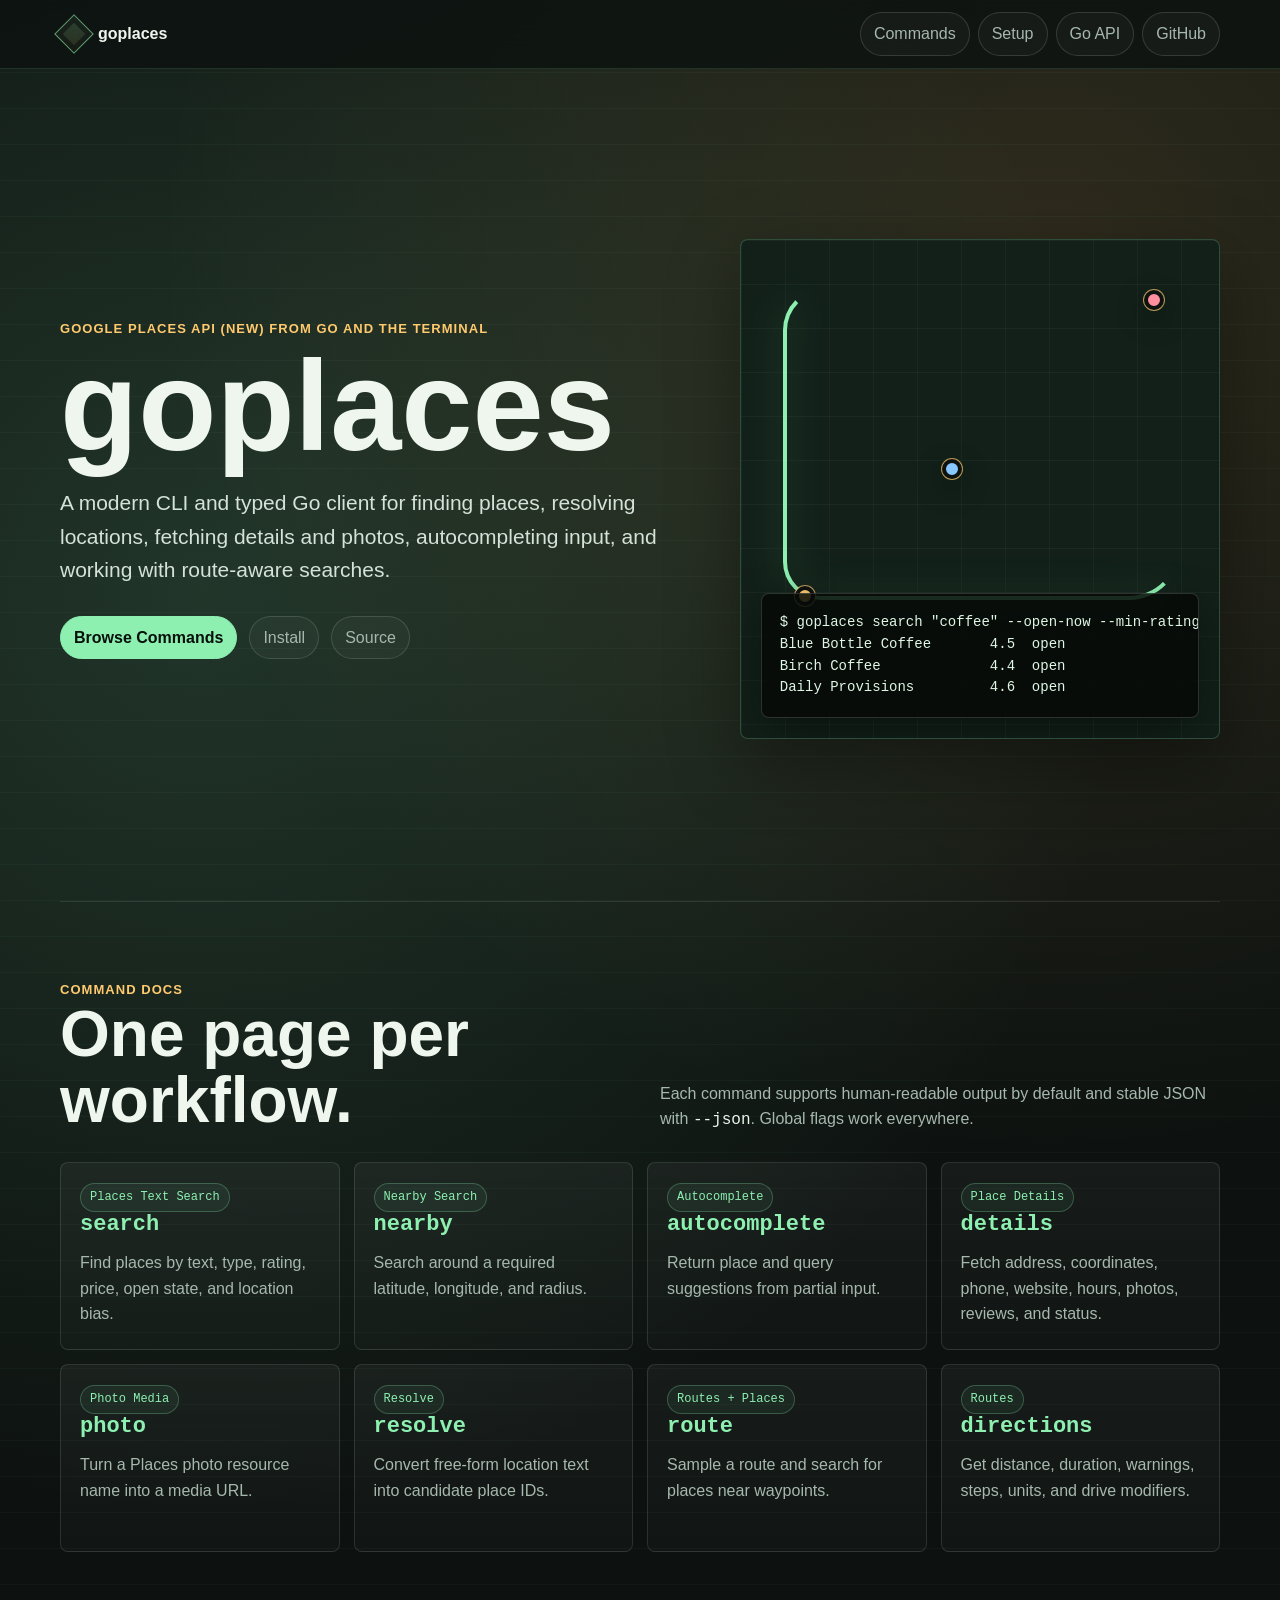
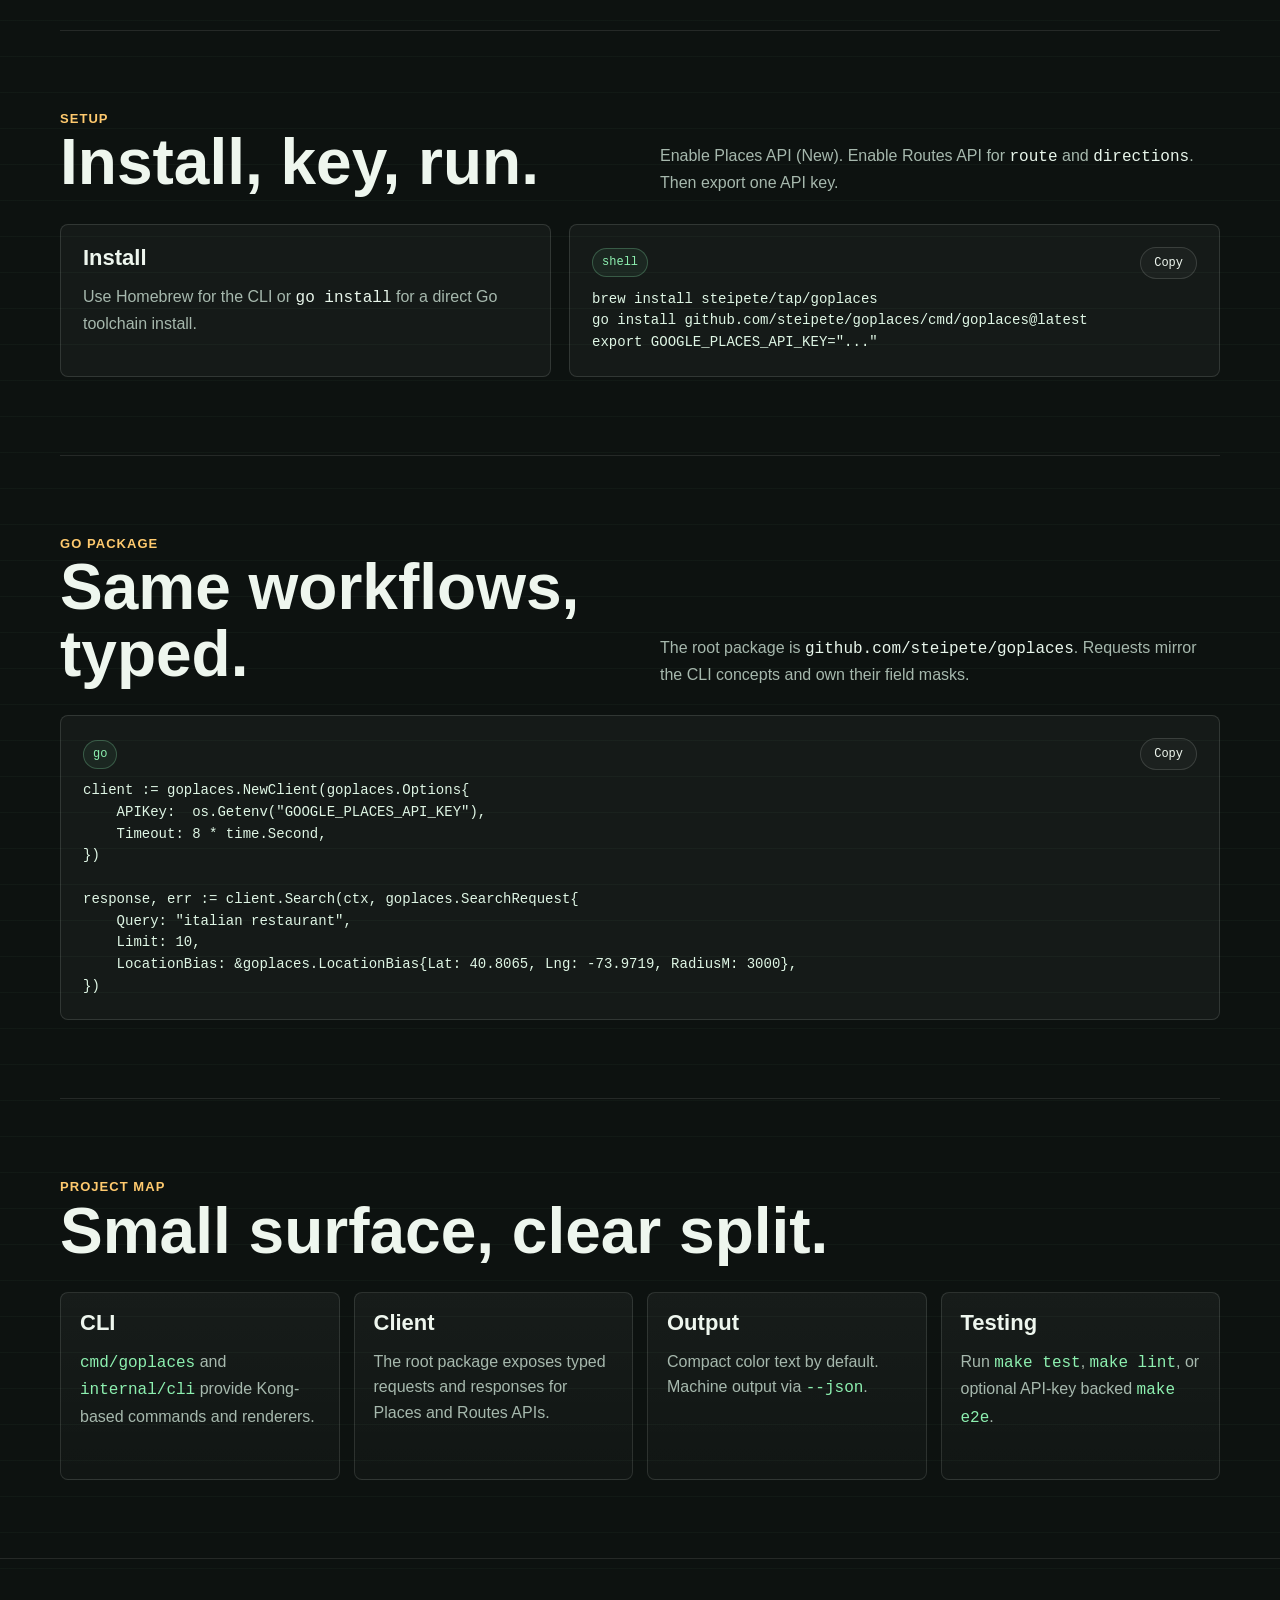
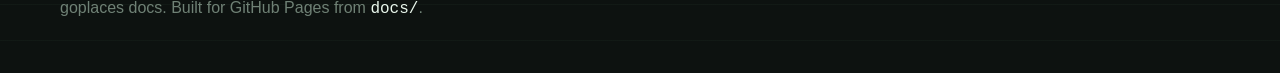
==== docs/index.html @ f050b6de "docs: add GitHub Pages docs site" ====
<!doctype html>
<html lang="en">
<head>
  <meta charset="utf-8">
  <meta name="viewport" content="width=device-width, initial-scale=1">
  <title>goplaces docs</title>
  <meta name="description" content="Docs for goplaces, a Go client and CLI for Google Places API (New) and Routes API workflows.">
  <link rel="stylesheet" href="assets/site.css">
</head>
<body>
  <header class="topbar">
    <nav class="nav shell" aria-label="Primary">
      <a class="brand" href="index.html"><span class="mark"></span><span>goplaces</span></a>
      <div class="links">
        <a href="#commands">Commands</a>
        <a href="#setup">Setup</a>
        <a href="#library">Go API</a>
        <a href="https://github.com/steipete/goplaces">GitHub</a>
      </div>
    </nav>
  </header>

  <main>
    <section class="hero shell">
      <div>
        <div class="eyebrow">Google Places API (New) from Go and the terminal</div>
        <h1>goplaces</h1>
        <p class="lede">A modern CLI and typed Go client for finding places, resolving locations, fetching details and photos, autocompleting input, and working with route-aware searches.</p>
        <div class="actions">
          <a class="button primary" href="#commands">Browse Commands</a>
          <a class="button" href="#setup">Install</a>
          <a class="button" href="https://github.com/steipete/goplaces">Source</a>
        </div>
      </div>
      <div class="map-card" aria-label="Route and terminal preview">
        <div class="route-line"></div>
        <span class="pin a"></span>
        <span class="pin b"></span>
        <span class="pin c"></span>
        <div class="terminal">
          <pre>$ goplaces search "coffee" --open-now --min-rating 4 --lat 40.8065 --lng -73.9719 --radius-m 3000
Blue Bottle Coffee       4.5  open
Birch Coffee             4.4  open
Daily Provisions         4.6  open</pre>
        </div>
      </div>
    </section>

    <section class="section shell" id="commands">
      <div class="section-head">
        <div>
          <div class="eyebrow">Command docs</div>
          <h2>One page per workflow.</h2>
        </div>
        <p>Each command supports human-readable output by default and stable JSON with <code>--json</code>. Global flags work everywhere.</p>
      </div>
      <div class="grid">
        <a class="card" href="commands/search.html"><span class="pill">Places Text Search</span><h3><code>search</code></h3><p>Find places by text, type, rating, price, open state, and location bias.</p></a>
        <a class="card" href="commands/nearby.html"><span class="pill">Nearby Search</span><h3><code>nearby</code></h3><p>Search around a required latitude, longitude, and radius.</p></a>
        <a class="card" href="commands/autocomplete.html"><span class="pill">Autocomplete</span><h3><code>autocomplete</code></h3><p>Return place and query suggestions from partial input.</p></a>
        <a class="card" href="commands/details.html"><span class="pill">Place Details</span><h3><code>details</code></h3><p>Fetch address, coordinates, phone, website, hours, photos, reviews, and status.</p></a>
        <a class="card" href="commands/photo.html"><span class="pill">Photo Media</span><h3><code>photo</code></h3><p>Turn a Places photo resource name into a media URL.</p></a>
        <a class="card" href="commands/resolve.html"><span class="pill">Resolve</span><h3><code>resolve</code></h3><p>Convert free-form location text into candidate place IDs.</p></a>
        <a class="card" href="commands/route.html"><span class="pill">Routes + Places</span><h3><code>route</code></h3><p>Sample a route and search for places near waypoints.</p></a>
        <a class="card" href="commands/directions.html"><span class="pill">Routes</span><h3><code>directions</code></h3><p>Get distance, duration, warnings, steps, units, and drive modifiers.</p></a>
      </div>
    </section>

    <section class="section shell" id="setup">
      <div class="section-head">
        <div>
          <div class="eyebrow">Setup</div>
          <h2>Install, key, run.</h2>
        </div>
        <p>Enable Places API (New). Enable Routes API for <code>route</code> and <code>directions</code>. Then export one API key.</p>
      </div>
      <div class="split">
        <div class="panel">
          <h3>Install</h3>
          <p>Use Homebrew for the CLI or <code>go install</code> for a direct Go toolchain install.</p>
        </div>
        <div class="panel">
          <div class="codebar"><span class="pill">shell</span><button class="copy" data-copy="#install">Copy</button></div>
          <pre id="install">brew install steipete/tap/goplaces
go install github.com/steipete/goplaces/cmd/goplaces@latest
export GOOGLE_PLACES_API_KEY="..."</pre>
        </div>
      </div>
    </section>

    <section class="section shell" id="library">
      <div class="section-head">
        <div>
          <div class="eyebrow">Go package</div>
          <h2>Same workflows, typed.</h2>
        </div>
        <p>The root package is <code>github.com/steipete/goplaces</code>. Requests mirror the CLI concepts and own their field masks.</p>
      </div>
      <div class="panel">
        <div class="codebar"><span class="pill">go</span><button class="copy" data-copy="#goapi">Copy</button></div>
        <pre id="goapi">client := goplaces.NewClient(goplaces.Options{
    APIKey:  os.Getenv("GOOGLE_PLACES_API_KEY"),
    Timeout: 8 * time.Second,
})

response, err := client.Search(ctx, goplaces.SearchRequest{
    Query: "italian restaurant",
    Limit: 10,
    LocationBias: &goplaces.LocationBias{Lat: 40.8065, Lng: -73.9719, RadiusM: 3000},
})</pre>
      </div>
    </section>

    <section class="section shell">
      <div class="section-head">
        <div>
          <div class="eyebrow">Project map</div>
          <h2>Small surface, clear split.</h2>
        </div>
      </div>
      <div class="grid">
        <div class="card"><h3>CLI</h3><p><code>cmd/goplaces</code> and <code>internal/cli</code> provide Kong-based commands and renderers.</p></div>
        <div class="card"><h3>Client</h3><p>The root package exposes typed requests and responses for Places and Routes APIs.</p></div>
        <div class="card"><h3>Output</h3><p>Compact color text by default. Machine output via <code>--json</code>.</p></div>
        <div class="card"><h3>Testing</h3><p>Run <code>make test</code>, <code>make lint</code>, or optional API-key backed <code>make e2e</code>.</p></div>
      </div>
    </section>
  </main>

  <footer class="footer">
    <div class="shell">goplaces docs. Built for GitHub Pages from <code>docs/</code>.</div>
  </footer>
  <script src="assets/site.js"></script>
</body>
</html>
---- docs/assets/site.css ----
:root {
  color-scheme: dark;
  --ink: #eef6ee;
  --muted: #a6b8ad;
  --faint: #6f8175;
  --bg: #0d1210;
  --panel: #151d19;
  --panel-2: #1c2923;
  --line: #2b3b34;
  --mint: #8df0b0;
  --amber: #ffca6e;
  --blue: #89c7ff;
  --rose: #ff8f9f;
  --shadow: 0 22px 70px rgba(0, 0, 0, .35);
  font-family: ui-sans-serif, -apple-system, BlinkMacSystemFont, "Segoe UI", sans-serif;
}

* { box-sizing: border-box; }

html {
  background:
    linear-gradient(rgba(141, 240, 176, .035) 1px, transparent 1px) 0 0 / 36px 36px,
    radial-gradient(circle at 16% 18%, rgba(141, 240, 176, .16), transparent 32%),
    radial-gradient(circle at 82% 8%, rgba(255, 202, 110, .14), transparent 28%),
    var(--bg);
}

body {
  margin: 0;
  color: var(--ink);
  font: 16px/1.58 ui-sans-serif, -apple-system, BlinkMacSystemFont, "Segoe UI", sans-serif;
}

a { color: inherit; text-decoration: none; }

.shell {
  width: min(1160px, calc(100% - 36px));
  margin: 0 auto;
}

.topbar {
  position: sticky;
  top: 0;
  z-index: 4;
  border-bottom: 1px solid rgba(141, 240, 176, .14);
  background: rgba(13, 18, 16, .84);
  backdrop-filter: blur(18px);
}

.nav {
  min-height: 68px;
  display: flex;
  align-items: center;
  justify-content: space-between;
  gap: 18px;
}

.brand {
  display: inline-flex;
  align-items: center;
  gap: 10px;
  font-weight: 800;
  letter-spacing: 0;
}

.mark {
  width: 28px;
  height: 28px;
  border: 1px solid rgba(141, 240, 176, .55);
  background: linear-gradient(135deg, rgba(141, 240, 176, .22), rgba(255, 202, 110, .13));
  transform: rotate(45deg);
  box-shadow: inset 0 0 0 5px rgba(13, 18, 16, .65);
}

.links {
  display: flex;
  flex-wrap: wrap;
  justify-content: flex-end;
  gap: 8px;
}

.links a, .button, .copy {
  border: 1px solid rgba(238, 246, 238, .14);
  border-radius: 999px;
  padding: 8px 13px;
  color: var(--muted);
  background: rgba(255, 255, 255, .03);
}

.links a:hover, .button:hover, .copy:hover {
  border-color: rgba(141, 240, 176, .55);
  color: var(--ink);
}

.hero {
  min-height: calc(100vh - 68px);
  display: grid;
  grid-template-columns: minmax(0, 1fr) minmax(340px, .76fr);
  align-items: center;
  gap: 48px;
  padding: 64px 0 56px;
}

.eyebrow {
  color: var(--amber);
  font-size: 13px;
  font-weight: 800;
  letter-spacing: .08em;
  text-transform: uppercase;
}

h1, h2, h3 { line-height: 1.04; letter-spacing: 0; margin: 0; }
h1 { max-width: 820px; font-size: clamp(58px, 10vw, 136px); }
h2 { font-size: clamp(34px, 5vw, 66px); }
h3 { font-size: 22px; }

p { color: var(--muted); margin: 14px 0 0; }

.lede {
  max-width: 720px;
  font-size: 21px;
  color: #d4e2d9;
}

.actions {
  display: flex;
  flex-wrap: wrap;
  gap: 12px;
  margin-top: 30px;
}

.button.primary {
  background: var(--mint);
  color: #08100b;
  border-color: var(--mint);
  font-weight: 800;
}

.map-card {
  position: relative;
  min-height: 500px;
  border: 1px solid rgba(141, 240, 176, .22);
  border-radius: 8px;
  overflow: hidden;
  background:
    linear-gradient(90deg, rgba(255, 255, 255, .035) 1px, transparent 1px) 0 0 / 44px 44px,
    linear-gradient(rgba(255, 255, 255, .035) 1px, transparent 1px) 0 0 / 44px 44px,
    #122019;
  box-shadow: var(--shadow);
}

.route-line {
  position: absolute;
  inset: 48px 38px 138px 42px;
  border: 4px solid transparent;
  border-left-color: var(--mint);
  border-bottom-color: var(--mint);
  border-radius: 42px 12px 52px 38px;
  filter: drop-shadow(0 0 18px rgba(141, 240, 176, .4));
}

.pin {
  position: absolute;
  width: 20px;
  height: 20px;
  border: 4px solid var(--bg);
  border-radius: 50%;
  background: var(--amber);
  box-shadow: 0 0 0 1px rgba(255, 202, 110, .7), 0 10px 28px rgba(0, 0, 0, .4);
}

.pin.a { left: 54px; bottom: 132px; }
.pin.b { right: 55px; top: 50px; background: var(--rose); }
.pin.c { left: 42%; top: 44%; background: var(--blue); }

.terminal {
  position: absolute;
  left: 20px;
  right: 20px;
  bottom: 20px;
  border: 1px solid rgba(238, 246, 238, .16);
  border-radius: 8px;
  background: rgba(6, 10, 8, .86);
  box-shadow: 0 18px 45px rgba(0, 0, 0, .38);
}

.terminal pre, pre {
  margin: 0;
  overflow: auto;
  color: #dff6e5;
  font: 14px/1.55 ui-monospace, SFMono-Regular, Menlo, Consolas, monospace;
}

.terminal pre { padding: 18px; }

.section {
  padding: 78px 0;
  border-top: 1px solid rgba(238, 246, 238, .1);
}

.section-head {
  display: flex;
  align-items: end;
  justify-content: space-between;
  gap: 24px;
  margin-bottom: 28px;
}

.section-head p { max-width: 560px; }

.grid {
  display: grid;
  grid-template-columns: repeat(4, minmax(0, 1fr));
  gap: 14px;
}

.card {
  display: block;
  min-height: 188px;
  border: 1px solid rgba(238, 246, 238, .12);
  border-radius: 8px;
  padding: 19px;
  background: linear-gradient(180deg, rgba(255, 255, 255, .045), rgba(255, 255, 255, .018));
}

.card:hover {
  transform: translateY(-2px);
  border-color: rgba(141, 240, 176, .5);
  background: rgba(141, 240, 176, .055);
}

.card code, .pill {
  color: var(--mint);
  font-family: ui-monospace, SFMono-Regular, Menlo, Consolas, monospace;
}

.pill {
  display: inline-flex;
  border: 1px solid rgba(141, 240, 176, .26);
  border-radius: 999px;
  padding: 4px 9px;
  background: rgba(141, 240, 176, .06);
  font-size: 12px;
}

.split {
  display: grid;
  grid-template-columns: .86fr 1.14fr;
  gap: 18px;
}

.panel {
  border: 1px solid rgba(238, 246, 238, .13);
  border-radius: 8px;
  background: rgba(255, 255, 255, .035);
  padding: 22px;
}

.codebar {
  display: flex;
  align-items: center;
  justify-content: space-between;
  gap: 14px;
  margin-bottom: 10px;
}

.copy {
  color: var(--ink);
  cursor: pointer;
  font: 12px ui-monospace, SFMono-Regular, Menlo, Consolas, monospace;
}

.command-hero {
  padding: 76px 0 38px;
}

.command-layout {
  display: grid;
  grid-template-columns: 260px minmax(0, 1fr);
  gap: 32px;
  align-items: start;
}

.side {
  position: sticky;
  top: 92px;
  display: grid;
  gap: 7px;
}

.side a {
  color: var(--muted);
  border-left: 2px solid transparent;
  padding: 5px 0 5px 12px;
}

.side a:hover { color: var(--ink); border-left-color: var(--mint); }

table {
  width: 100%;
  border-collapse: collapse;
  margin-top: 16px;
}

th, td {
  border-bottom: 1px solid rgba(238, 246, 238, .1);
  padding: 10px 8px;
  text-align: left;
  vertical-align: top;
}

th { color: var(--ink); }
td { color: var(--muted); }

code {
  color: #e9f7ec;
  font-family: ui-monospace, SFMono-Regular, Menlo, Consolas, monospace;
}

.footer {
  padding: 36px 0 52px;
  color: var(--faint);
  border-top: 1px solid rgba(238, 246, 238, .1);
}

@media (max-width: 920px) {
  .hero, .split, .command-layout { grid-template-columns: 1fr; }
  .hero { padding-top: 42px; }
  .map-card { min-height: 390px; }
  .grid { grid-template-columns: repeat(2, minmax(0, 1fr)); }
  .side { position: static; grid-template-columns: repeat(2, minmax(0, 1fr)); }
}

@media (max-width: 560px) {
  .shell { width: min(100% - 24px, 1160px); }
  .nav { align-items: flex-start; padding: 14px 0; }
  .links { gap: 6px; }
  .links a { padding: 6px 9px; }
  h1 { font-size: 52px; }
  .lede { font-size: 18px; }
  .grid { grid-template-columns: 1fr; }
  .section { padding: 54px 0; }
  .section-head { display: block; }
}
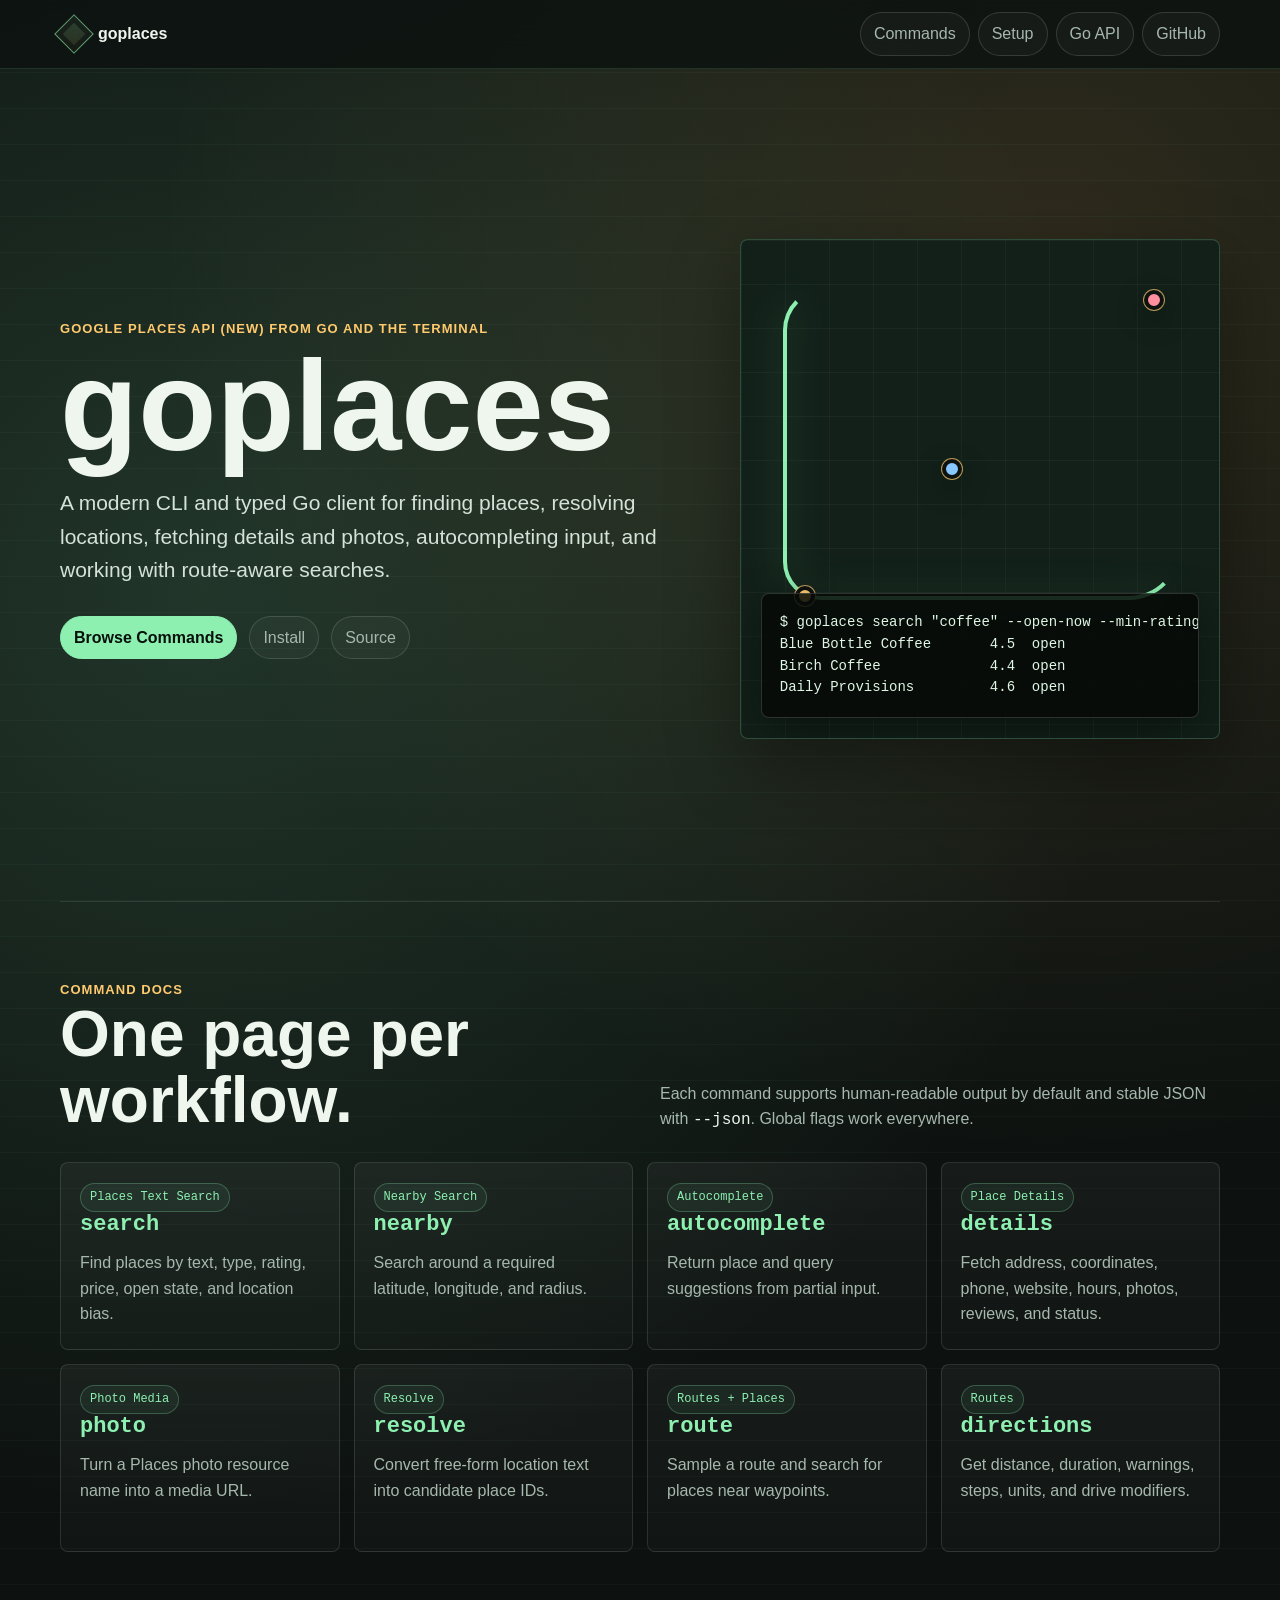
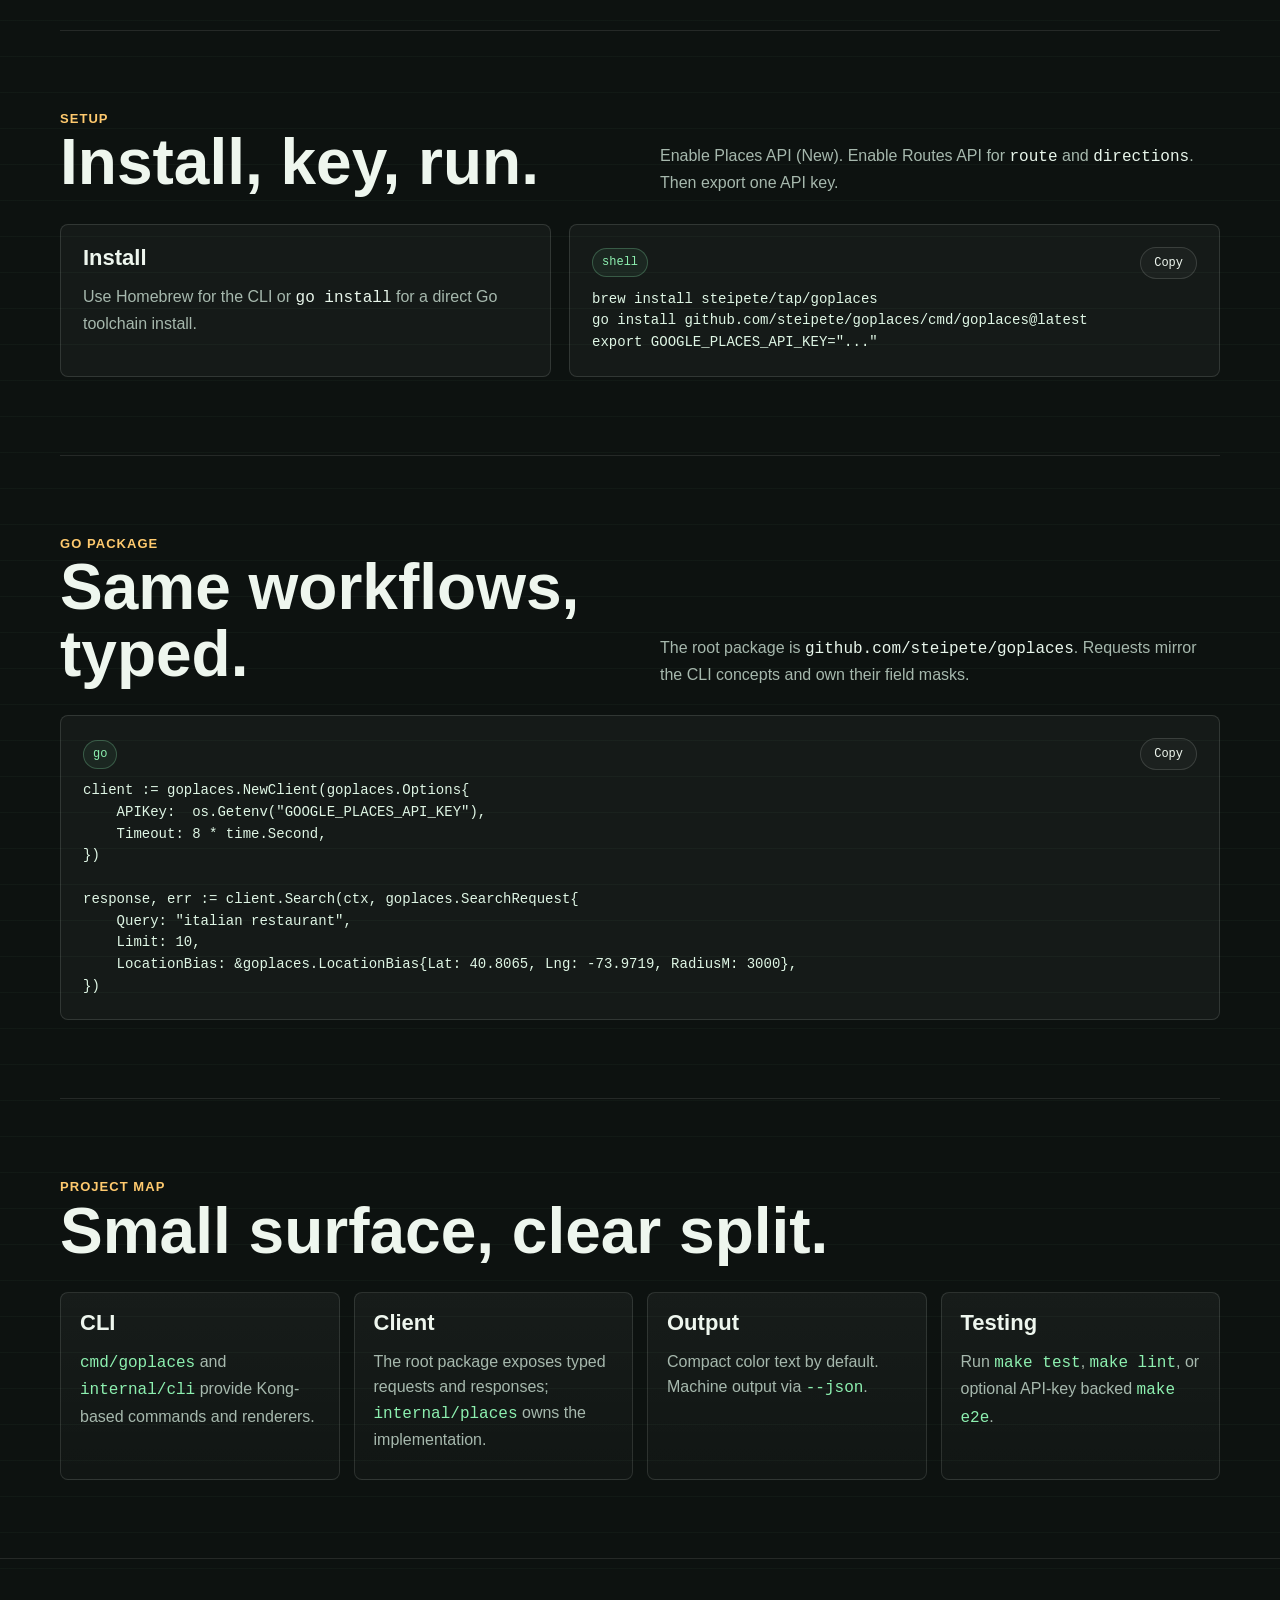
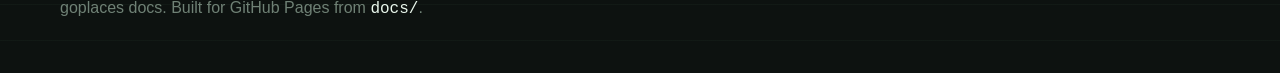
==== commit d1136267: "refactor: move client implementation under internal" ====
--- a/docs/index.html
+++ b/docs/index.html
@@ -120,7 +120,7 @@
       </div>
       <div class="grid">
         <div class="card"><h3>CLI</h3><p><code>cmd/goplaces</code> and <code>internal/cli</code> provide Kong-based commands and renderers.</p></div>
-        <div class="card"><h3>Client</h3><p>The root package exposes typed requests and responses for Places and Routes APIs.</p></div>
+        <div class="card"><h3>Client</h3><p>The root package exposes typed requests and responses; <code>internal/places</code> owns the implementation.</p></div>
         <div class="card"><h3>Output</h3><p>Compact color text by default. Machine output via <code>--json</code>.</p></div>
         <div class="card"><h3>Testing</h3><p>Run <code>make test</code>, <code>make lint</code>, or optional API-key backed <code>make e2e</code>.</p></div>
       </div>
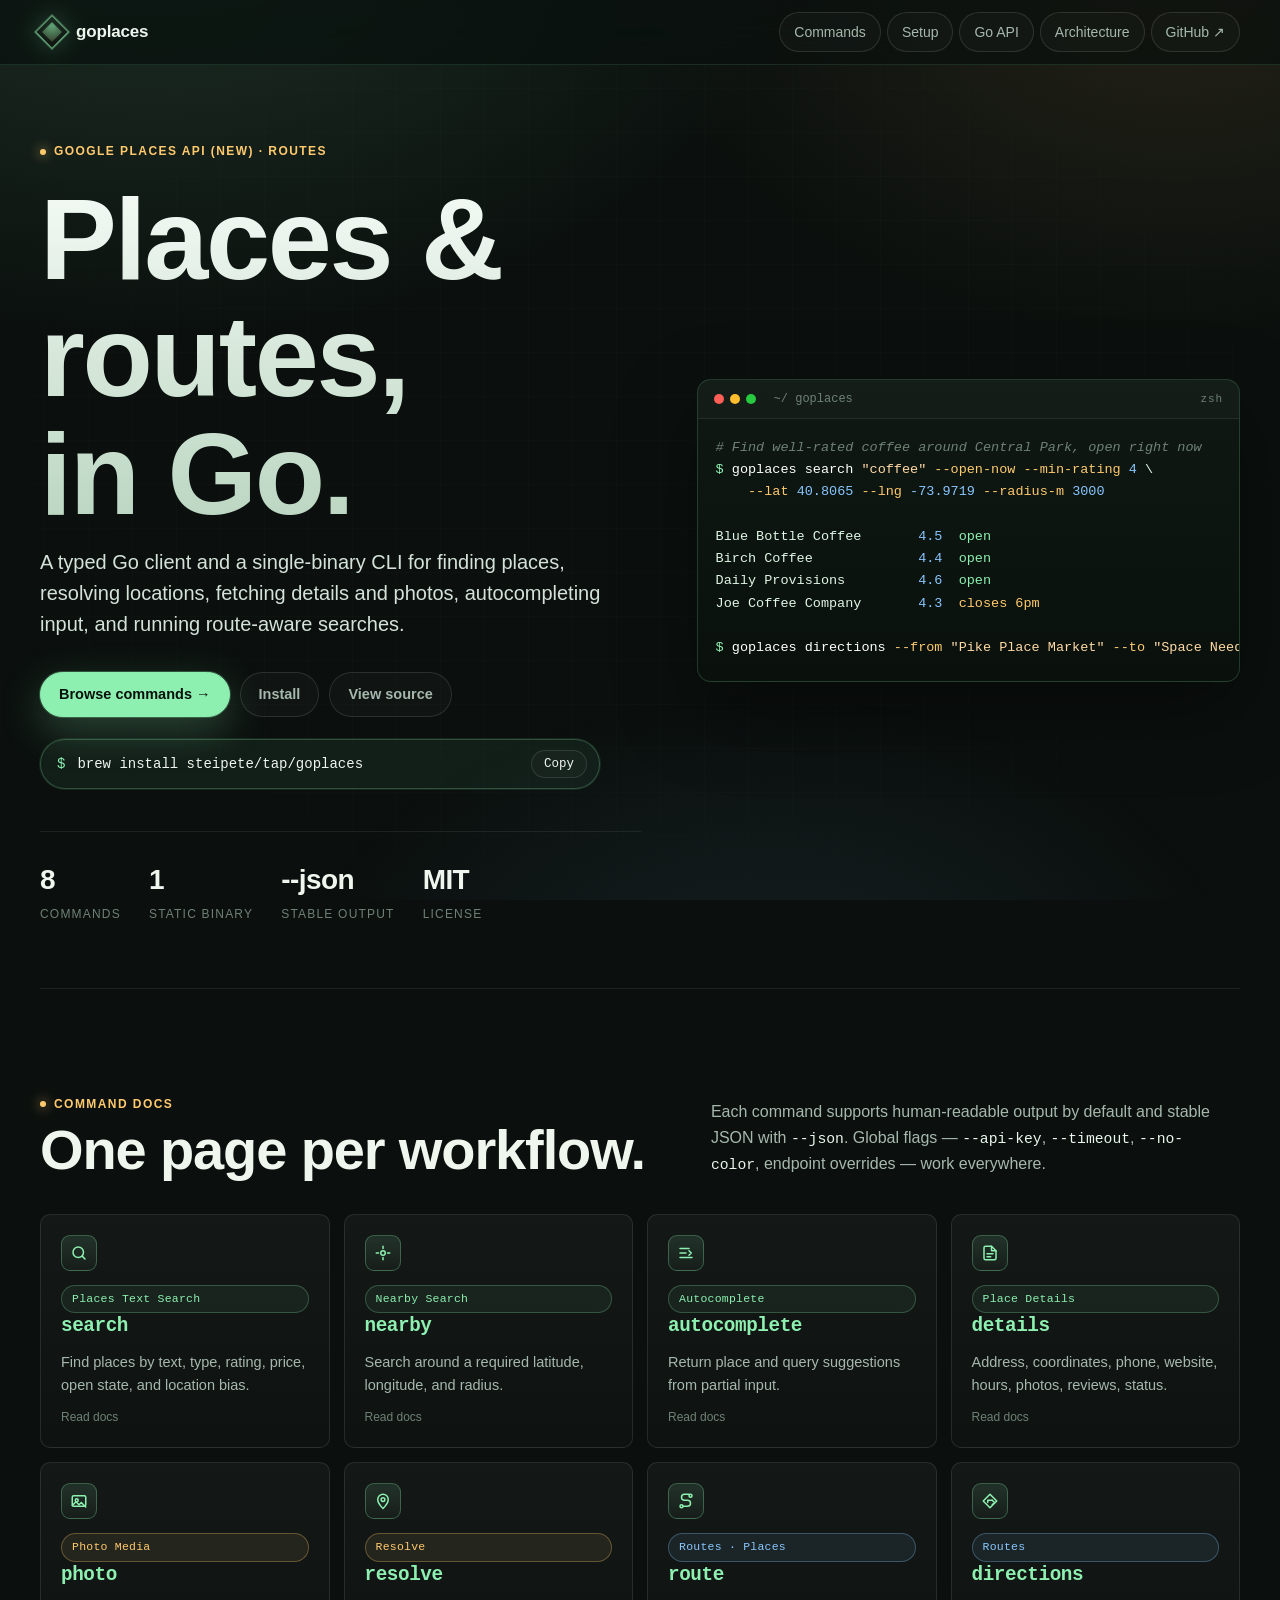
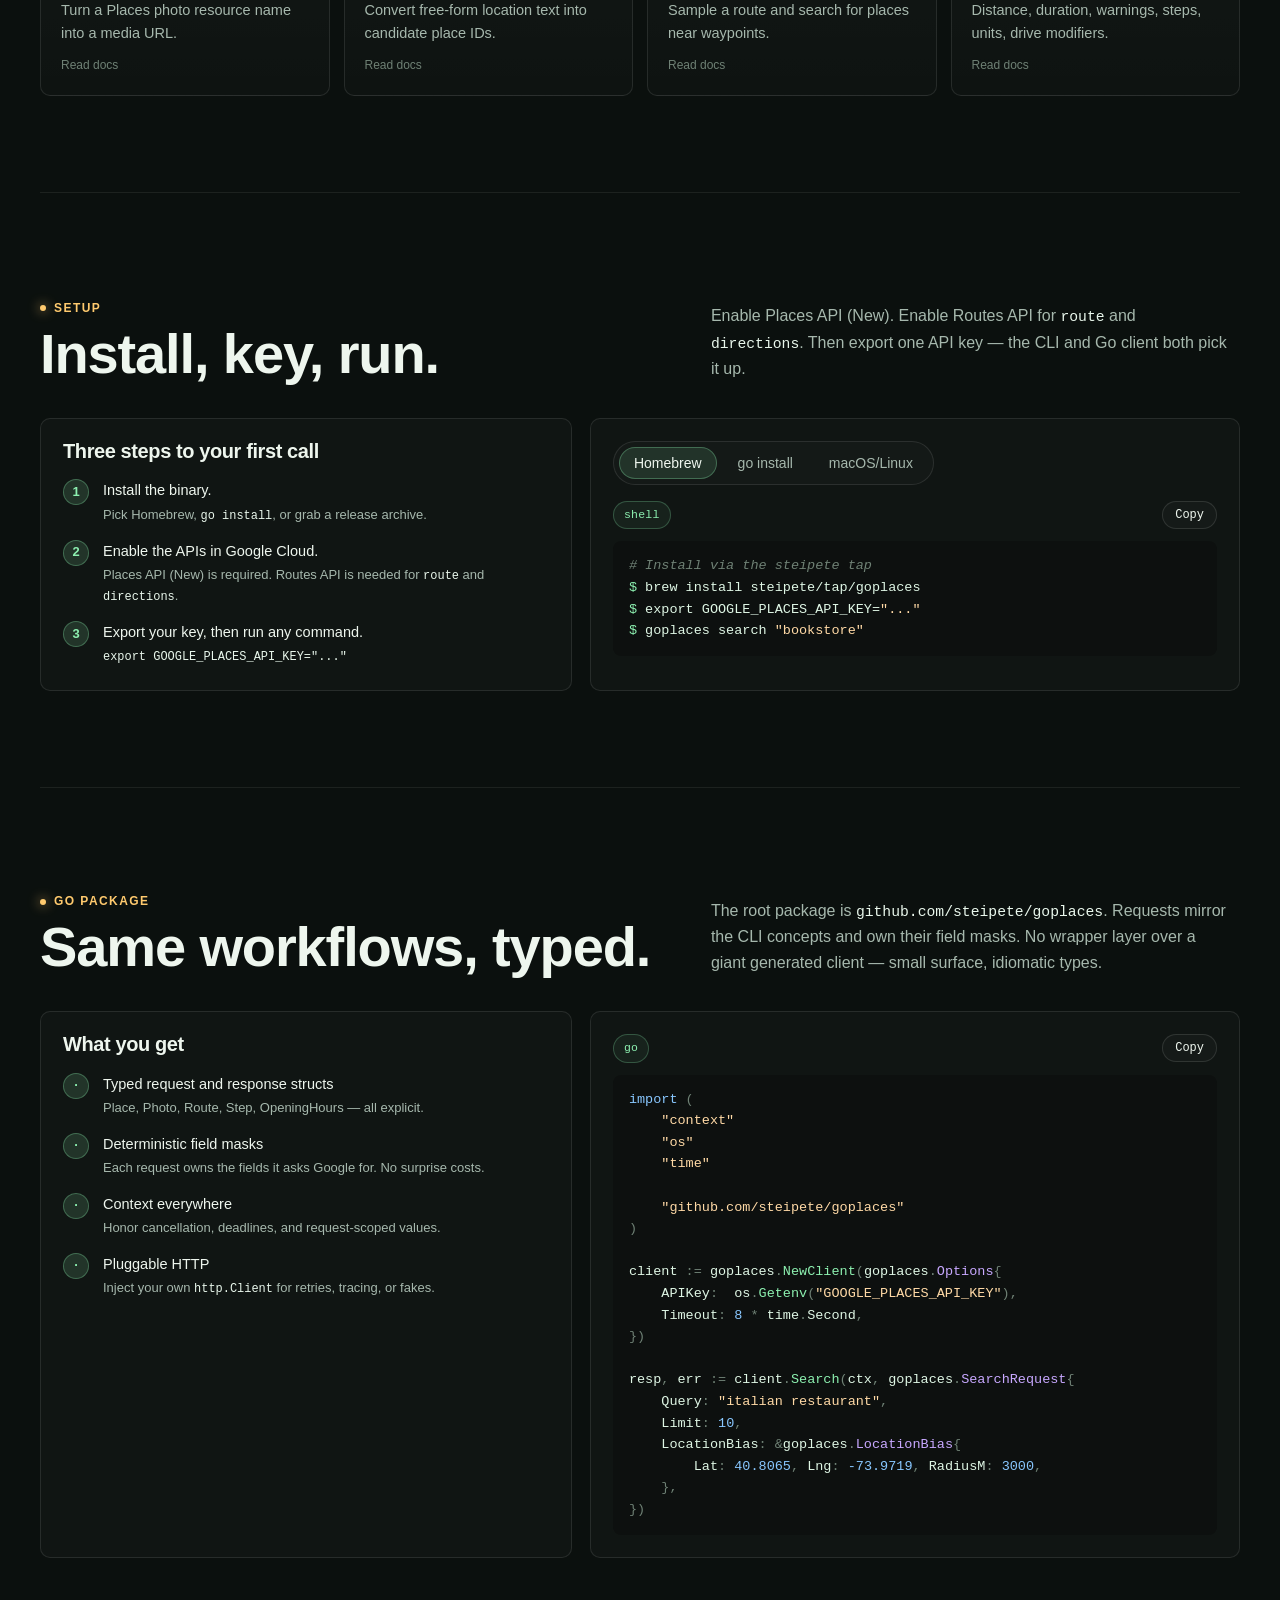
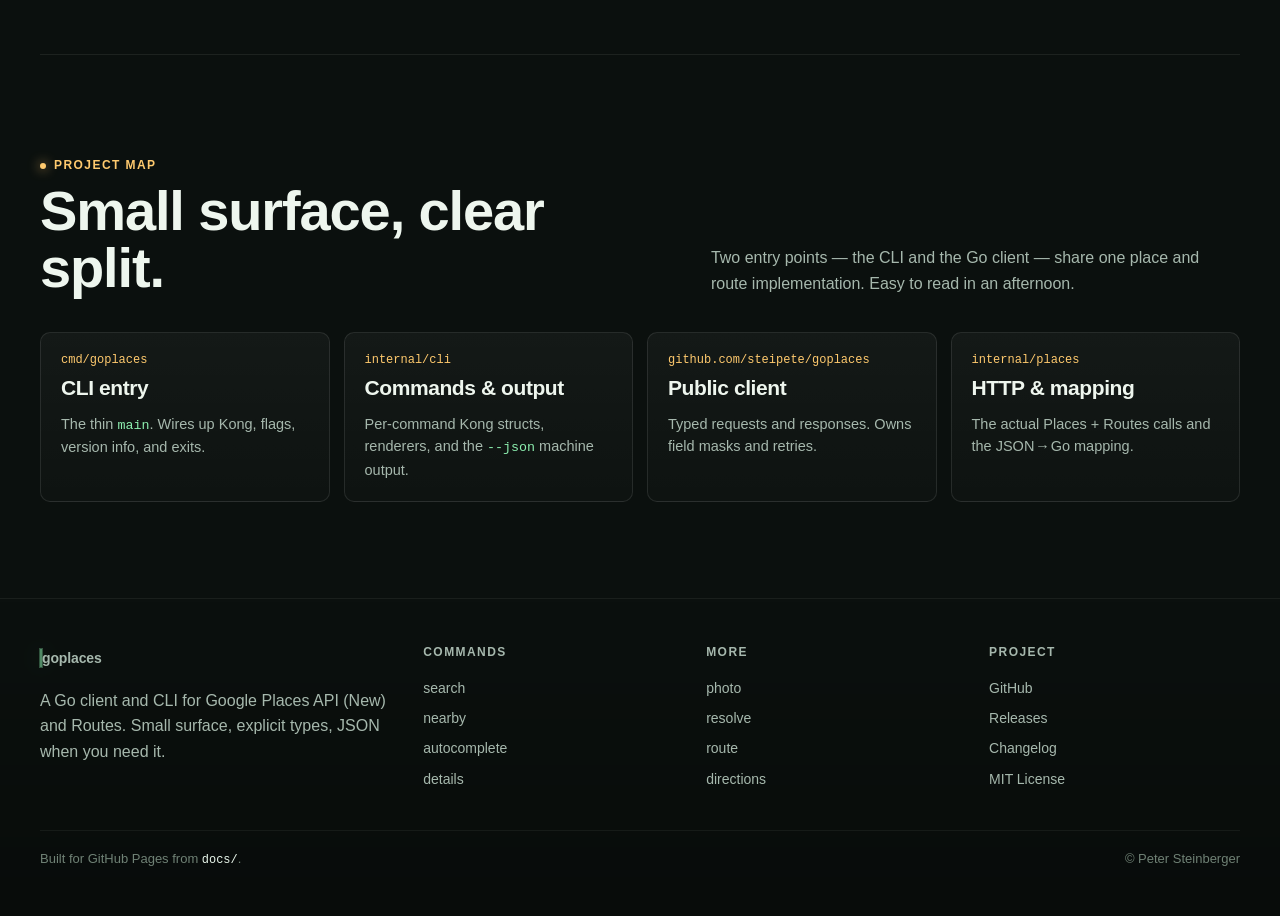
==== commit 328b7553: "docs: refresh docs site" ====
--- a/docs/index.html
+++ b/docs/index.html
@@ -3,8 +3,12 @@
 <head>
   <meta charset="utf-8">
   <meta name="viewport" content="width=device-width, initial-scale=1">
-  <title>goplaces docs</title>
-  <meta name="description" content="Docs for goplaces, a Go client and CLI for Google Places API (New) and Routes API workflows.">
+  <title>goplaces &mdash; Go client + CLI for Google Places API (New)</title>
+  <meta name="description" content="A modern Go client and CLI for Google Places API (New) and Routes. Search, autocomplete, details, photos, route-aware queries — typed, JSON-friendly, one binary.">
+  <meta property="og:title" content="goplaces">
+  <meta property="og:description" content="Modern Go client + CLI for Google Places API (New) and Routes.">
+  <meta property="og:type" content="website">
+  <meta name="theme-color" content="#0b100e">
   <link rel="stylesheet" href="assets/site.css">
 </head>
 <body>
@@ -15,121 +19,335 @@
         <a href="#commands">Commands</a>
         <a href="#setup">Setup</a>
         <a href="#library">Go API</a>
-        <a href="https://github.com/steipete/goplaces">GitHub</a>
+        <a href="#architecture">Architecture</a>
+        <a href="https://github.com/steipete/goplaces" rel="noopener">GitHub &nearr;</a>
       </div>
     </nav>
   </header>
 
   <main>
+    <!-- ─────────────── Hero ─────────────── -->
     <section class="hero shell">
       <div>
-        <div class="eyebrow">Google Places API (New) from Go and the terminal</div>
-        <h1>goplaces</h1>
-        <p class="lede">A modern CLI and typed Go client for finding places, resolving locations, fetching details and photos, autocompleting input, and working with route-aware searches.</p>
+        <div class="eyebrow">Google Places API (New) &middot; Routes</div>
+        <h1>Places &amp;<br>routes, in&nbsp;Go.</h1>
+        <p class="lede">A typed Go client and a single-binary CLI for finding places, resolving locations, fetching details and photos, autocompleting input, and running route-aware searches.</p>
         <div class="actions">
-          <a class="button primary" href="#commands">Browse Commands</a>
+          <a class="button primary" href="#commands">Browse commands <span class="arrow">&rarr;</span></a>
           <a class="button" href="#setup">Install</a>
-          <a class="button" href="https://github.com/steipete/goplaces">Source</a>
-        </div>
-      </div>
-      <div class="map-card" aria-label="Route and terminal preview">
-        <div class="route-line"></div>
-        <span class="pin a"></span>
-        <span class="pin b"></span>
-        <span class="pin c"></span>
-        <div class="terminal">
-          <pre>$ goplaces search "coffee" --open-now --min-rating 4 --lat 40.8065 --lng -73.9719 --radius-m 3000
-Blue Bottle Coffee       4.5  open
-Birch Coffee             4.4  open
-Daily Provisions         4.6  open</pre>
-        </div>
-      </div>
-    </section>
-
+          <a class="button" href="https://github.com/steipete/goplaces" rel="noopener">View source</a>
+        </div>
+        <div class="qi" role="group" aria-label="Quick install">
+          <span class="dollar">$</span>
+          <span class="text" id="qi-cmd">brew install steipete/tap/goplaces</span>
+          <button class="copy" data-copy="#qi-cmd" aria-label="Copy install command">Copy</button>
+        </div>
+        <div class="stats" aria-label="Project at a glance">
+          <div class="stat"><span class="num">8</span><span class="label">Commands</span></div>
+          <div class="stat"><span class="num">1</span><span class="label">Static binary</span></div>
+          <div class="stat"><span class="num">--json</span><span class="label">Stable output</span></div>
+          <div class="stat"><span class="num">MIT</span><span class="label">License</span></div>
+        </div>
+      </div>
+
+      <div class="window" aria-label="Terminal preview">
+        <div class="window-bar">
+          <span class="dots"><i></i><i></i><i></i></span>
+          <span class="title">~/  goplaces</span>
+          <span class="right">zsh</span>
+        </div>
+<pre><span class="tk-c"># Find well-rated coffee around Central Park, open right now</span>
+<span class="tk-prompt">$ </span><span class="tk-cmd">goplaces search</span> <span class="tk-str">"coffee"</span> <span class="tk-flag">--open-now</span> <span class="tk-flag">--min-rating</span> <span class="tk-num">4</span> \
+    <span class="tk-flag">--lat</span> <span class="tk-num">40.8065</span> <span class="tk-flag">--lng</span> <span class="tk-num">-73.9719</span> <span class="tk-flag">--radius-m</span> <span class="tk-num">3000</span>
+
+Blue Bottle Coffee       <span class="tk-num">4.5</span>  <span class="tk-ok">open</span>
+Birch Coffee             <span class="tk-num">4.4</span>  <span class="tk-ok">open</span>
+Daily Provisions         <span class="tk-num">4.6</span>  <span class="tk-ok">open</span>
+Joe Coffee Company       <span class="tk-num">4.3</span>  <span class="tk-warn">closes 6pm</span>
+
+<span class="tk-prompt">$ </span><span class="tk-cmd">goplaces directions</span> <span class="tk-flag">--from</span> <span class="tk-str">"Pike Place Market"</span> <span class="tk-flag">--to</span> <span class="tk-str">"Space Needle"</span><span class="cursor"></span></pre>
+      </div>
+    </section>
+
+    <!-- ─────────────── Commands ─────────────── -->
     <section class="section shell" id="commands">
       <div class="section-head">
         <div>
           <div class="eyebrow">Command docs</div>
           <h2>One page per workflow.</h2>
         </div>
-        <p>Each command supports human-readable output by default and stable JSON with <code>--json</code>. Global flags work everywhere.</p>
-      </div>
+        <p>Each command supports human-readable output by default and stable JSON with <code>--json</code>. Global flags &mdash; <code>--api-key</code>, <code>--timeout</code>, <code>--no-color</code>, endpoint overrides &mdash; work everywhere.</p>
+      </div>
+
       <div class="grid">
-        <a class="card" href="commands/search.html"><span class="pill">Places Text Search</span><h3><code>search</code></h3><p>Find places by text, type, rating, price, open state, and location bias.</p></a>
-        <a class="card" href="commands/nearby.html"><span class="pill">Nearby Search</span><h3><code>nearby</code></h3><p>Search around a required latitude, longitude, and radius.</p></a>
-        <a class="card" href="commands/autocomplete.html"><span class="pill">Autocomplete</span><h3><code>autocomplete</code></h3><p>Return place and query suggestions from partial input.</p></a>
-        <a class="card" href="commands/details.html"><span class="pill">Place Details</span><h3><code>details</code></h3><p>Fetch address, coordinates, phone, website, hours, photos, reviews, and status.</p></a>
-        <a class="card" href="commands/photo.html"><span class="pill">Photo Media</span><h3><code>photo</code></h3><p>Turn a Places photo resource name into a media URL.</p></a>
-        <a class="card" href="commands/resolve.html"><span class="pill">Resolve</span><h3><code>resolve</code></h3><p>Convert free-form location text into candidate place IDs.</p></a>
-        <a class="card" href="commands/route.html"><span class="pill">Routes + Places</span><h3><code>route</code></h3><p>Sample a route and search for places near waypoints.</p></a>
-        <a class="card" href="commands/directions.html"><span class="pill">Routes</span><h3><code>directions</code></h3><p>Get distance, duration, warnings, steps, units, and drive modifiers.</p></a>
-      </div>
-    </section>
-
+        <a class="card" href="commands/search.html">
+          <span class="card-icon" aria-hidden="true">
+            <svg viewBox="0 0 24 24" fill="none" stroke="currentColor" stroke-width="2" stroke-linecap="round" stroke-linejoin="round"><circle cx="11" cy="11" r="7"/><path d="m20 20-3.5-3.5"/></svg>
+          </span>
+          <span class="pill">Places Text Search</span>
+          <h3><code>search</code></h3>
+          <p>Find places by text, type, rating, price, open state, and location bias.</p>
+          <div class="card-foot"><span>Read docs</span><span class="arrow">&rarr;</span></div>
+        </a>
+
+        <a class="card" href="commands/nearby.html">
+          <span class="card-icon" aria-hidden="true">
+            <svg viewBox="0 0 24 24" fill="none" stroke="currentColor" stroke-width="2" stroke-linecap="round" stroke-linejoin="round"><circle cx="12" cy="12" r="3"/><path d="M3 12h3M18 12h3M12 3v3M12 18v3"/></svg>
+          </span>
+          <span class="pill">Nearby Search</span>
+          <h3><code>nearby</code></h3>
+          <p>Search around a required latitude, longitude, and radius.</p>
+          <div class="card-foot"><span>Read docs</span><span class="arrow">&rarr;</span></div>
+        </a>
+
+        <a class="card" href="commands/autocomplete.html">
+          <span class="card-icon" aria-hidden="true">
+            <svg viewBox="0 0 24 24" fill="none" stroke="currentColor" stroke-width="2" stroke-linecap="round" stroke-linejoin="round"><path d="M4 6h12"/><path d="M4 12h8"/><path d="M4 18h16"/><path d="M16 9l3 3-3 3"/></svg>
+          </span>
+          <span class="pill">Autocomplete</span>
+          <h3><code>autocomplete</code></h3>
+          <p>Return place and query suggestions from partial input.</p>
+          <div class="card-foot"><span>Read docs</span><span class="arrow">&rarr;</span></div>
+        </a>
+
+        <a class="card" href="commands/details.html">
+          <span class="card-icon" aria-hidden="true">
+            <svg viewBox="0 0 24 24" fill="none" stroke="currentColor" stroke-width="2" stroke-linecap="round" stroke-linejoin="round"><path d="M14 3H6a2 2 0 0 0-2 2v14a2 2 0 0 0 2 2h12a2 2 0 0 0 2-2V9z"/><path d="M14 3v6h6"/><path d="M8 13h8M8 17h5"/></svg>
+          </span>
+          <span class="pill">Place Details</span>
+          <h3><code>details</code></h3>
+          <p>Address, coordinates, phone, website, hours, photos, reviews, status.</p>
+          <div class="card-foot"><span>Read docs</span><span class="arrow">&rarr;</span></div>
+        </a>
+
+        <a class="card" href="commands/photo.html">
+          <span class="card-icon" aria-hidden="true">
+            <svg viewBox="0 0 24 24" fill="none" stroke="currentColor" stroke-width="2" stroke-linecap="round" stroke-linejoin="round"><rect x="3" y="5" width="18" height="14" rx="2"/><circle cx="9" cy="11" r="2"/><path d="m3 18 5-5 4 4 3-3 6 6"/></svg>
+          </span>
+          <span class="pill amber">Photo Media</span>
+          <h3><code>photo</code></h3>
+          <p>Turn a Places photo resource name into a media URL.</p>
+          <div class="card-foot"><span>Read docs</span><span class="arrow">&rarr;</span></div>
+        </a>
+
+        <a class="card" href="commands/resolve.html">
+          <span class="card-icon" aria-hidden="true">
+            <svg viewBox="0 0 24 24" fill="none" stroke="currentColor" stroke-width="2" stroke-linecap="round" stroke-linejoin="round"><path d="M12 22s7-7 7-12a7 7 0 1 0-14 0c0 5 7 12 7 12z"/><circle cx="12" cy="10" r="2.5"/></svg>
+          </span>
+          <span class="pill amber">Resolve</span>
+          <h3><code>resolve</code></h3>
+          <p>Convert free-form location text into candidate place IDs.</p>
+          <div class="card-foot"><span>Read docs</span><span class="arrow">&rarr;</span></div>
+        </a>
+
+        <a class="card" href="commands/route.html">
+          <span class="card-icon" aria-hidden="true">
+            <svg viewBox="0 0 24 24" fill="none" stroke="currentColor" stroke-width="2" stroke-linecap="round" stroke-linejoin="round"><circle cx="6" cy="19" r="2"/><circle cx="18" cy="5" r="2"/><path d="M8 19h6a4 4 0 0 0 0-8h-4a4 4 0 0 1 0-8h6"/></svg>
+          </span>
+          <span class="pill blue">Routes &middot; Places</span>
+          <h3><code>route</code></h3>
+          <p>Sample a route and search for places near waypoints.</p>
+          <div class="card-foot"><span>Read docs</span><span class="arrow">&rarr;</span></div>
+        </a>
+
+        <a class="card" href="commands/directions.html">
+          <span class="card-icon" aria-hidden="true">
+            <svg viewBox="0 0 24 24" fill="none" stroke="currentColor" stroke-width="2" stroke-linecap="round" stroke-linejoin="round"><path d="M3 12l9-9 9 9-9 9z"/><path d="M9 14v-3h6"/><path d="M15 11l3 3-3 3"/></svg>
+          </span>
+          <span class="pill blue">Routes</span>
+          <h3><code>directions</code></h3>
+          <p>Distance, duration, warnings, steps, units, drive modifiers.</p>
+          <div class="card-foot"><span>Read docs</span><span class="arrow">&rarr;</span></div>
+        </a>
+      </div>
+    </section>
+
+    <!-- ─────────────── Setup ─────────────── -->
     <section class="section shell" id="setup">
       <div class="section-head">
         <div>
           <div class="eyebrow">Setup</div>
           <h2>Install, key, run.</h2>
         </div>
-        <p>Enable Places API (New). Enable Routes API for <code>route</code> and <code>directions</code>. Then export one API key.</p>
-      </div>
+        <p>Enable Places API (New). Enable Routes API for <code>route</code> and <code>directions</code>. Then export one API key &mdash; the CLI and Go client both pick it up.</p>
+      </div>
+
       <div class="split">
         <div class="panel">
-          <h3>Install</h3>
-          <p>Use Homebrew for the CLI or <code>go install</code> for a direct Go toolchain install.</p>
-        </div>
-        <div class="panel">
-          <div class="codebar"><span class="pill">shell</span><button class="copy" data-copy="#install">Copy</button></div>
-          <pre id="install">brew install steipete/tap/goplaces
-go install github.com/steipete/goplaces/cmd/goplaces@latest
-export GOOGLE_PLACES_API_KEY="..."</pre>
-        </div>
-      </div>
-    </section>
-
+          <h3>Three steps to your first call</h3>
+          <ol class="steps">
+            <li><b>1</b><div>
+              <p>Install the binary.</p>
+              <small>Pick Homebrew, <code>go install</code>, or grab a release archive.</small>
+            </div></li>
+            <li><b>2</b><div>
+              <p>Enable the APIs in Google Cloud.</p>
+              <small>Places API (New) is required. Routes API is needed for <code>route</code> and <code>directions</code>.</small>
+            </div></li>
+            <li><b>3</b><div>
+              <p>Export your key, then run any command.</p>
+              <small><code>export GOOGLE_PLACES_API_KEY="..."</code></small>
+            </div></li>
+          </ol>
+        </div>
+
+        <div class="panel" data-tabs>
+          <div role="tablist" class="tabs" aria-label="Install method">
+            <button class="tab" role="tab" aria-selected="true"  aria-controls="t-brew">Homebrew</button>
+            <button class="tab" role="tab" aria-selected="false" aria-controls="t-go">go install</button>
+            <button class="tab" role="tab" aria-selected="false" aria-controls="t-bin">macOS/Linux</button>
+          </div>
+
+          <div role="tabpanel" id="t-brew" class="tab-panel is-active">
+            <div class="codebar"><span class="pill">shell</span><button class="copy" data-copy="#code-brew" data-copy-text="brew install steipete/tap/goplaces
+export GOOGLE_PLACES_API_KEY=&quot;...&quot;
+goplaces search &quot;bookstore&quot;">Copy</button></div>
+<pre id="code-brew"><span class="tk-c"># Install via the steipete tap</span>
+<span class="tk-prompt">$ </span>brew install steipete/tap/goplaces
+<span class="tk-prompt">$ </span>export GOOGLE_PLACES_API_KEY=<span class="tk-str">"..."</span>
+<span class="tk-prompt">$ </span>goplaces search <span class="tk-str">"bookstore"</span></pre>
+          </div>
+
+          <div role="tabpanel" id="t-go" class="tab-panel">
+            <div class="codebar"><span class="pill">shell</span><button class="copy" data-copy="#code-go" data-copy-text="go install github.com/steipete/goplaces/cmd/goplaces@latest
+export GOOGLE_PLACES_API_KEY=&quot;...&quot;
+goplaces details ChIJN1t_tDeuEmsRUsoyG83frY4">Copy</button></div>
+<pre id="code-go"><span class="tk-c"># Direct install via the Go toolchain</span>
+<span class="tk-prompt">$ </span>go install github.com/steipete/goplaces/cmd/goplaces@latest
+<span class="tk-prompt">$ </span>export GOOGLE_PLACES_API_KEY=<span class="tk-str">"..."</span>
+<span class="tk-prompt">$ </span>goplaces details ChIJN1t_tDeuEmsRUsoyG83frY4</pre>
+          </div>
+
+          <div role="tabpanel" id="t-bin" class="tab-panel">
+            <div class="codebar"><span class="pill">shell</span><button class="copy" data-copy="#code-bin" data-copy-text="gh release download --repo steipete/goplaces --pattern &quot;goplaces_*_$(go env GOOS)_$(go env GOARCH).tar.gz&quot; --output - | tar xz
+./goplaces --help">Copy</button></div>
+<pre id="code-bin"><span class="tk-c"># Stream the matching archive from the latest GitHub release</span>
+<span class="tk-prompt">$ </span>gh release download <span class="tk-flag">--repo</span> steipete/goplaces \
+    <span class="tk-flag">--pattern</span> <span class="tk-str">"goplaces_*_$(go env GOOS)_$(go env GOARCH).tar.gz"</span> \
+    <span class="tk-flag">--output</span> - | tar xz
+<span class="tk-prompt">$ </span>./goplaces --help</pre>
+          </div>
+        </div>
+      </div>
+    </section>
+
+    <!-- ─────────────── Go library ─────────────── -->
     <section class="section shell" id="library">
       <div class="section-head">
         <div>
           <div class="eyebrow">Go package</div>
           <h2>Same workflows, typed.</h2>
         </div>
-        <p>The root package is <code>github.com/steipete/goplaces</code>. Requests mirror the CLI concepts and own their field masks.</p>
-      </div>
-      <div class="panel">
-        <div class="codebar"><span class="pill">go</span><button class="copy" data-copy="#goapi">Copy</button></div>
-        <pre id="goapi">client := goplaces.NewClient(goplaces.Options{
-    APIKey:  os.Getenv("GOOGLE_PLACES_API_KEY"),
-    Timeout: 8 * time.Second,
-})
-
-response, err := client.Search(ctx, goplaces.SearchRequest{
-    Query: "italian restaurant",
-    Limit: 10,
-    LocationBias: &goplaces.LocationBias{Lat: 40.8065, Lng: -73.9719, RadiusM: 3000},
-})</pre>
-      </div>
-    </section>
-
-    <section class="section shell">
+        <p>The root package is <code>github.com/steipete/goplaces</code>. Requests mirror the CLI concepts and own their field masks. No wrapper layer over a giant generated client &mdash; small surface, idiomatic types.</p>
+      </div>
+
+      <div class="split">
+        <div class="panel">
+          <h3>What you get</h3>
+          <ul class="steps">
+            <li><b>&middot;</b><div><p>Typed request and response structs</p><small>Place, Photo, Route, Step, OpeningHours &mdash; all explicit.</small></div></li>
+            <li><b>&middot;</b><div><p>Deterministic field masks</p><small>Each request owns the fields it asks Google for. No surprise costs.</small></div></li>
+            <li><b>&middot;</b><div><p>Context everywhere</p><small>Honor cancellation, deadlines, and request-scoped values.</small></div></li>
+            <li><b>&middot;</b><div><p>Pluggable HTTP</p><small>Inject your own <code>http.Client</code> for retries, tracing, or fakes.</small></div></li>
+          </ul>
+        </div>
+
+        <div class="panel">
+          <div class="codebar"><span class="pill">go</span><button class="copy" data-copy="#goapi">Copy</button></div>
+<pre id="goapi"><span class="tk-key">import</span> <span class="tk-pun">(</span>
+    <span class="tk-str">"context"</span>
+    <span class="tk-str">"os"</span>
+    <span class="tk-str">"time"</span>
+
+    <span class="tk-str">"github.com/steipete/goplaces"</span>
+<span class="tk-pun">)</span>
+
+client <span class="tk-pun">:=</span> goplaces<span class="tk-pun">.</span><span class="tk-fn">NewClient</span><span class="tk-pun">(</span>goplaces<span class="tk-pun">.</span><span class="tk-type">Options</span><span class="tk-pun">{</span>
+    APIKey<span class="tk-pun">:</span>  os<span class="tk-pun">.</span><span class="tk-fn">Getenv</span><span class="tk-pun">(</span><span class="tk-str">"GOOGLE_PLACES_API_KEY"</span><span class="tk-pun">),</span>
+    Timeout<span class="tk-pun">:</span> <span class="tk-num">8</span> <span class="tk-pun">*</span> time<span class="tk-pun">.</span>Second<span class="tk-pun">,</span>
+<span class="tk-pun">})</span>
+
+resp<span class="tk-pun">,</span> err <span class="tk-pun">:=</span> client<span class="tk-pun">.</span><span class="tk-fn">Search</span><span class="tk-pun">(</span>ctx<span class="tk-pun">,</span> goplaces<span class="tk-pun">.</span><span class="tk-type">SearchRequest</span><span class="tk-pun">{</span>
+    Query<span class="tk-pun">:</span> <span class="tk-str">"italian restaurant"</span><span class="tk-pun">,</span>
+    Limit<span class="tk-pun">:</span> <span class="tk-num">10</span><span class="tk-pun">,</span>
+    LocationBias<span class="tk-pun">:</span> <span class="tk-pun">&amp;</span>goplaces<span class="tk-pun">.</span><span class="tk-type">LocationBias</span><span class="tk-pun">{</span>
+        Lat<span class="tk-pun">:</span> <span class="tk-num">40.8065</span><span class="tk-pun">,</span> Lng<span class="tk-pun">:</span> <span class="tk-num">-73.9719</span><span class="tk-pun">,</span> RadiusM<span class="tk-pun">:</span> <span class="tk-num">3000</span><span class="tk-pun">,</span>
+    <span class="tk-pun">},</span>
+<span class="tk-pun">})</span></pre>
+        </div>
+      </div>
+    </section>
+
+    <!-- ─────────────── Architecture ─────────────── -->
+    <section class="section shell" id="architecture">
       <div class="section-head">
         <div>
           <div class="eyebrow">Project map</div>
           <h2>Small surface, clear split.</h2>
         </div>
-      </div>
-      <div class="grid">
-        <div class="card"><h3>CLI</h3><p><code>cmd/goplaces</code> and <code>internal/cli</code> provide Kong-based commands and renderers.</p></div>
-        <div class="card"><h3>Client</h3><p>The root package exposes typed requests and responses; <code>internal/places</code> owns the implementation.</p></div>
-        <div class="card"><h3>Output</h3><p>Compact color text by default. Machine output via <code>--json</code>.</p></div>
-        <div class="card"><h3>Testing</h3><p>Run <code>make test</code>, <code>make lint</code>, or optional API-key backed <code>make e2e</code>.</p></div>
+        <p>Two entry points &mdash; the CLI and the Go client &mdash; share one place and route implementation. Easy to read in an afternoon.</p>
+      </div>
+
+      <div class="map">
+        <div class="card">
+          <span class="path">cmd/goplaces</span>
+          <h3>CLI entry</h3>
+          <p>The thin <code>main</code>. Wires up Kong, flags, version info, and exits.</p>
+        </div>
+        <div class="card">
+          <span class="path">internal/cli</span>
+          <h3>Commands &amp; output</h3>
+          <p>Per-command Kong structs, renderers, and the <code>--json</code> machine output.</p>
+        </div>
+        <div class="card">
+          <span class="path">github.com/steipete/goplaces</span>
+          <h3>Public client</h3>
+          <p>Typed requests and responses. Owns field masks and retries.</p>
+        </div>
+        <div class="card">
+          <span class="path">internal/places</span>
+          <h3>HTTP &amp; mapping</h3>
+          <p>The actual Places + Routes calls and the JSON&hairsp;&rarr;&hairsp;Go mapping.</p>
+        </div>
       </div>
     </section>
   </main>
 
+  <!-- ─────────────── Footer ─────────────── -->
   <footer class="footer">
-    <div class="shell">goplaces docs. Built for GitHub Pages from <code>docs/</code>.</div>
+    <div class="shell foot-grid">
+      <div>
+        <a class="brand" href="index.html"><span class="mark"></span><span>goplaces</span></a>
+        <p>A Go client and CLI for Google Places API (New) and Routes. Small surface, explicit types, JSON when you need it.</p>
+      </div>
+      <div>
+        <h4>Commands</h4>
+        <a href="commands/search.html">search</a>
+        <a href="commands/nearby.html">nearby</a>
+        <a href="commands/autocomplete.html">autocomplete</a>
+        <a href="commands/details.html">details</a>
+      </div>
+      <div>
+        <h4>More</h4>
+        <a href="commands/photo.html">photo</a>
+        <a href="commands/resolve.html">resolve</a>
+        <a href="commands/route.html">route</a>
+        <a href="commands/directions.html">directions</a>
+      </div>
+      <div>
+        <h4>Project</h4>
+        <a href="https://github.com/steipete/goplaces" rel="noopener">GitHub</a>
+        <a href="https://github.com/steipete/goplaces/releases" rel="noopener">Releases</a>
+        <a href="https://github.com/steipete/goplaces/blob/main/CHANGELOG.md" rel="noopener">Changelog</a>
+        <a href="https://github.com/steipete/goplaces/blob/main/LICENSE" rel="noopener">MIT License</a>
+      </div>
+    </div>
+    <div class="shell foot-bar">
+      <span>Built for GitHub Pages from <code>docs/</code>.</span>
+      <span>&copy; Peter Steinberger</span>
+    </div>
   </footer>
+
   <script src="assets/site.js"></script>
 </body>
 </html>
--- a/docs/assets/site.css
+++ b/docs/assets/site.css
@@ -3,211 +3,393 @@
   --ink: #eef6ee;
   --muted: #a6b8ad;
   --faint: #6f8175;
-  --bg: #0d1210;
-  --panel: #151d19;
-  --panel-2: #1c2923;
-  --line: #2b3b34;
+  --bg: #0b100e;
+  --bg-2: #0e1512;
+  --panel: #131b17;
+  --panel-2: #182721;
+  --line: #233129;
+  --line-2: #304338;
   --mint: #8df0b0;
+  --mint-deep: #4fd189;
   --amber: #ffca6e;
   --blue: #89c7ff;
   --rose: #ff8f9f;
-  --shadow: 0 22px 70px rgba(0, 0, 0, .35);
-  font-family: ui-sans-serif, -apple-system, BlinkMacSystemFont, "Segoe UI", sans-serif;
+  --violet: #c8a8ff;
+  --shadow-sm: 0 6px 18px rgba(0, 0, 0, .35);
+  --shadow-lg: 0 28px 80px rgba(0, 0, 0, .45);
+  --radius: 10px;
+  --radius-lg: 14px;
+  font-family: ui-sans-serif, -apple-system, BlinkMacSystemFont, "Inter", "Segoe UI", sans-serif;
+  font-feature-settings: "ss01", "cv11";
 }
 
 * { box-sizing: border-box; }
 
 html {
-  background:
-    linear-gradient(rgba(141, 240, 176, .035) 1px, transparent 1px) 0 0 / 36px 36px,
-    radial-gradient(circle at 16% 18%, rgba(141, 240, 176, .16), transparent 32%),
-    radial-gradient(circle at 82% 8%, rgba(255, 202, 110, .14), transparent 28%),
-    var(--bg);
+  background: var(--bg);
 }
 
 body {
   margin: 0;
   color: var(--ink);
-  font: 16px/1.58 ui-sans-serif, -apple-system, BlinkMacSystemFont, "Segoe UI", sans-serif;
+  font: 16px/1.6 ui-sans-serif, -apple-system, BlinkMacSystemFont, "Inter", "Segoe UI", sans-serif;
+  -webkit-font-smoothing: antialiased;
+  position: relative;
+}
+
+body::before,
+body::after {
+  content: "";
+  position: fixed;
+  inset: 0;
+  pointer-events: none;
+  z-index: -1;
+}
+
+body::before {
+  background:
+    radial-gradient(1100px 700px at 12% -8%, rgba(141, 240, 176, .14), transparent 60%),
+    radial-gradient(900px 600px at 92% -2%, rgba(255, 202, 110, .10), transparent 60%),
+    radial-gradient(800px 500px at 60% 110%, rgba(137, 199, 255, .08), transparent 60%);
+  animation: drift 22s ease-in-out infinite alternate;
+}
+
+body::after {
+  background-image:
+    linear-gradient(rgba(141, 240, 176, .04) 1px, transparent 1px),
+    linear-gradient(90deg, rgba(141, 240, 176, .04) 1px, transparent 1px);
+  background-size: 44px 44px, 44px 44px;
+  mask-image: radial-gradient(ellipse at center, black 50%, transparent 95%);
+  opacity: .5;
+}
+
+@keyframes drift {
+  0%   { transform: translate3d(0, 0, 0); }
+  100% { transform: translate3d(-3%, -2%, 0); }
 }
 
 a { color: inherit; text-decoration: none; }
 
+::selection { background: rgba(141, 240, 176, .35); color: #08100b; }
+
 .shell {
-  width: min(1160px, calc(100% - 36px));
+  width: calc(100% - 40px);
+  max-width: 1200px;
   margin: 0 auto;
 }
 
+/* ───── Top bar ───── */
 .topbar {
   position: sticky;
   top: 0;
-  z-index: 4;
-  border-bottom: 1px solid rgba(141, 240, 176, .14);
-  background: rgba(13, 18, 16, .84);
-  backdrop-filter: blur(18px);
+  z-index: 10;
+  border-bottom: 1px solid rgba(141, 240, 176, .12);
+  background: rgba(11, 16, 14, .72);
+  backdrop-filter: saturate(160%) blur(18px);
+  -webkit-backdrop-filter: saturate(160%) blur(18px);
 }
 
 .nav {
-  min-height: 68px;
+  min-height: 64px;
   display: flex;
   align-items: center;
   justify-content: space-between;
   gap: 18px;
+  min-width: 0;
 }
 
 .brand {
   display: inline-flex;
   align-items: center;
-  gap: 10px;
+  gap: 12px;
   font-weight: 800;
-  letter-spacing: 0;
-}
+  letter-spacing: -.01em;
+  font-size: 17px;
+}
+
+.brand:hover .mark { transform: rotate(45deg) scale(1.05); }
 
 .mark {
-  width: 28px;
-  height: 28px;
+  width: 24px;
+  height: 24px;
   border: 1px solid rgba(141, 240, 176, .55);
-  background: linear-gradient(135deg, rgba(141, 240, 176, .22), rgba(255, 202, 110, .13));
+  background:
+    radial-gradient(circle at 30% 30%, rgba(141, 240, 176, .55), rgba(141, 240, 176, .15) 60%, transparent 75%),
+    linear-gradient(135deg, rgba(141, 240, 176, .25), rgba(255, 202, 110, .15));
   transform: rotate(45deg);
-  box-shadow: inset 0 0 0 5px rgba(13, 18, 16, .65);
+  box-shadow:
+    inset 0 0 0 4px rgba(11, 16, 14, .8),
+    0 0 0 1px rgba(141, 240, 176, .3),
+    0 0 24px rgba(141, 240, 176, .25);
+  transition: transform .35s cubic-bezier(.2, .8, .2, 1);
 }
 
 .links {
   display: flex;
   flex-wrap: wrap;
   justify-content: flex-end;
-  gap: 8px;
-}
-
-.links a, .button, .copy {
-  border: 1px solid rgba(238, 246, 238, .14);
+  gap: 6px;
+  min-width: 0;
+}
+
+.links a, .button, .copy, .tab {
+  border: 1px solid rgba(238, 246, 238, .12);
   border-radius: 999px;
-  padding: 8px 13px;
+  padding: 8px 14px;
   color: var(--muted);
-  background: rgba(255, 255, 255, .03);
-}
-
-.links a:hover, .button:hover, .copy:hover {
+  background: rgba(255, 255, 255, .025);
+  font-size: 14px;
+  font-weight: 500;
+  cursor: pointer;
+  transition: border-color .2s, color .2s, background .2s, transform .2s;
+}
+
+.links a:hover, .button:hover, .copy:hover, .tab:hover {
   border-color: rgba(141, 240, 176, .55);
   color: var(--ink);
-}
-
+  background: rgba(141, 240, 176, .06);
+}
+
+/* ───── Hero ───── */
 .hero {
-  min-height: calc(100vh - 68px);
-  display: grid;
-  grid-template-columns: minmax(0, 1fr) minmax(340px, .76fr);
-  align-items: center;
-  gap: 48px;
-  padding: 64px 0 56px;
-}
+  min-height: calc(100vh - 64px);
+  display: grid;
+  grid-template-columns: minmax(0, 1.05fr) minmax(360px, .95fr);
+  align-items: center;
+  gap: 56px;
+  padding: 72px 0 64px;
+}
+
+.hero > * { min-width: 0; }
 
 .eyebrow {
+  display: inline-flex;
+  align-items: center;
+  gap: 8px;
   color: var(--amber);
-  font-size: 13px;
+  font-size: 12px;
+  font-weight: 700;
+  letter-spacing: .12em;
+  text-transform: uppercase;
+}
+
+.eyebrow::before {
+  content: "";
+  width: 6px;
+  height: 6px;
+  border-radius: 999px;
+  background: var(--amber);
+  box-shadow: 0 0 12px rgba(255, 202, 110, .9);
+}
+
+h1, h2, h3 {
+  line-height: 1.02;
+  letter-spacing: -.02em;
+  margin: 0;
   font-weight: 800;
-  letter-spacing: .08em;
-  text-transform: uppercase;
-}
-
-h1, h2, h3 { line-height: 1.04; letter-spacing: 0; margin: 0; }
-h1 { max-width: 820px; font-size: clamp(58px, 10vw, 136px); }
-h2 { font-size: clamp(34px, 5vw, 66px); }
-h3 { font-size: 22px; }
+}
+h1 {
+  max-width: 820px;
+  font-size: clamp(56px, 9vw, 124px);
+  margin-top: 18px;
+  background: linear-gradient(180deg, #f4faf5 0%, #b9d5c0 100%);
+  -webkit-background-clip: text;
+  background-clip: text;
+  -webkit-text-fill-color: transparent;
+}
+h2 { font-size: clamp(32px, 4.4vw, 56px); margin-top: 6px; }
+h3 { font-size: 20px; }
 
 p { color: var(--muted); margin: 14px 0 0; }
 
 .lede {
-  max-width: 720px;
-  font-size: 21px;
+  max-width: 700px;
+  font-size: 20px;
   color: #d4e2d9;
+  line-height: 1.55;
 }
 
 .actions {
   display: flex;
   flex-wrap: wrap;
-  gap: 12px;
-  margin-top: 30px;
+  gap: 10px;
+  margin-top: 32px;
+}
+
+.button {
+  padding: 10px 18px;
+  font-weight: 600;
+  font-size: 14.5px;
 }
 
 .button.primary {
   background: var(--mint);
   color: #08100b;
   border-color: var(--mint);
+  box-shadow: 0 0 0 1px rgba(141, 240, 176, .25), 0 14px 40px rgba(141, 240, 176, .25);
+}
+
+.button.primary:hover {
+  background: #a4f5c0;
+  border-color: #a4f5c0;
+  transform: translateY(-1px);
+}
+
+.button .arrow { display: inline-block; transition: transform .2s; }
+.button:hover .arrow { transform: translateX(3px); }
+
+.stats {
+  display: flex;
+  flex-wrap: wrap;
+  gap: 28px;
+  margin-top: 42px;
+  padding-top: 26px;
+  border-top: 1px solid rgba(238, 246, 238, .08);
+}
+
+.stat .num {
+  font-size: 28px;
   font-weight: 800;
-}
-
-.map-card {
+  letter-spacing: -.02em;
+  color: var(--ink);
+  font-variant-numeric: tabular-nums;
+}
+
+.stat .label {
+  display: block;
+  font-size: 12px;
+  letter-spacing: .1em;
+  text-transform: uppercase;
+  color: var(--faint);
+  margin-top: 2px;
+}
+
+/* ───── Window / terminal ───── */
+.window {
   position: relative;
-  min-height: 500px;
-  border: 1px solid rgba(141, 240, 176, .22);
-  border-radius: 8px;
+  min-width: 0;
+  border: 1px solid rgba(141, 240, 176, .18);
+  border-radius: var(--radius-lg);
   overflow: hidden;
-  background:
-    linear-gradient(90deg, rgba(255, 255, 255, .035) 1px, transparent 1px) 0 0 / 44px 44px,
-    linear-gradient(rgba(255, 255, 255, .035) 1px, transparent 1px) 0 0 / 44px 44px,
-    #122019;
-  box-shadow: var(--shadow);
-}
-
-.route-line {
-  position: absolute;
-  inset: 48px 38px 138px 42px;
-  border: 4px solid transparent;
-  border-left-color: var(--mint);
-  border-bottom-color: var(--mint);
-  border-radius: 42px 12px 52px 38px;
-  filter: drop-shadow(0 0 18px rgba(141, 240, 176, .4));
-}
-
-.pin {
-  position: absolute;
-  width: 20px;
-  height: 20px;
-  border: 4px solid var(--bg);
+  background: linear-gradient(180deg, #0f1813 0%, #0a110d 100%);
+  box-shadow: var(--shadow-lg);
+}
+
+.window-bar {
+  display: flex;
+  align-items: center;
+  gap: 10px;
+  padding: 12px 16px;
+  border-bottom: 1px solid rgba(238, 246, 238, .08);
+  background: rgba(255, 255, 255, .02);
+}
+
+.window-bar .dots {
+  display: inline-flex;
+  gap: 6px;
+}
+
+.window-bar .dots i {
+  width: 10px;
+  height: 10px;
   border-radius: 50%;
-  background: var(--amber);
-  box-shadow: 0 0 0 1px rgba(255, 202, 110, .7), 0 10px 28px rgba(0, 0, 0, .4);
-}
-
-.pin.a { left: 54px; bottom: 132px; }
-.pin.b { right: 55px; top: 50px; background: var(--rose); }
-.pin.c { left: 42%; top: 44%; background: var(--blue); }
-
-.terminal {
-  position: absolute;
-  left: 20px;
-  right: 20px;
-  bottom: 20px;
-  border: 1px solid rgba(238, 246, 238, .16);
-  border-radius: 8px;
-  background: rgba(6, 10, 8, .86);
-  box-shadow: 0 18px 45px rgba(0, 0, 0, .38);
-}
-
-.terminal pre, pre {
+  background: rgba(255, 255, 255, .12);
+}
+
+.window-bar .dots i:nth-child(1) { background: #ff5f56; }
+.window-bar .dots i:nth-child(2) { background: #ffbd2e; }
+.window-bar .dots i:nth-child(3) { background: #27c93f; }
+
+.window-bar .title {
+  margin-left: 8px;
+  color: var(--faint);
+  font: 12px ui-monospace, SFMono-Regular, Menlo, Consolas, monospace;
+  min-width: 0;
+  overflow: hidden;
+  text-overflow: ellipsis;
+  white-space: nowrap;
+}
+
+.window-bar .right {
+  margin-left: auto;
+  color: var(--faint);
+  font: 11px ui-monospace, SFMono-Regular, Menlo, Consolas, monospace;
+  letter-spacing: .08em;
+}
+
+.window pre {
   margin: 0;
+  padding: 18px 18px 22px;
   overflow: auto;
   color: #dff6e5;
-  font: 14px/1.55 ui-monospace, SFMono-Regular, Menlo, Consolas, monospace;
-}
-
-.terminal pre { padding: 18px; }
-
+  font: 13.5px/1.65 ui-monospace, SFMono-Regular, Menlo, Consolas, monospace;
+}
+
+/* token classes for syntax highlighting */
+.tk-prompt  { color: var(--mint); user-select: none; }
+.tk-cmd     { color: #ffffff; }
+.tk-flag    { color: var(--amber); }
+.tk-str     { color: #ffd9a6; }
+.tk-num     { color: var(--blue); }
+.tk-c       { color: var(--faint); font-style: italic; }
+.tk-ok      { color: var(--mint); }
+.tk-warn    { color: var(--amber); }
+.tk-key     { color: var(--blue); }
+.tk-fn      { color: var(--mint); }
+.tk-type    { color: var(--violet); }
+.tk-pun     { color: #6f8175; }
+
+.cursor {
+  display: inline-block;
+  width: 8px;
+  height: 1.05em;
+  margin-left: 2px;
+  background: var(--mint);
+  vertical-align: -2px;
+  animation: blink 1.05s step-end infinite;
+}
+
+@keyframes blink { 50% { opacity: 0; } }
+
+/* ───── Quick install bar ───── */
+.qi {
+  display: flex;
+  align-items: center;
+  gap: 12px;
+  margin-top: 22px;
+  padding: 10px 12px 10px 16px;
+  border: 1px solid rgba(141, 240, 176, .25);
+  border-radius: 999px;
+  background: rgba(141, 240, 176, .06);
+  font: 14px ui-monospace, SFMono-Regular, Menlo, Consolas, monospace;
+  width: 100%;
+  max-width: 560px;
+  min-width: 0;
+  box-shadow: 0 0 0 1px rgba(141, 240, 176, .1);
+}
+
+.qi .dollar { color: var(--mint); }
+.qi .text { color: var(--ink); white-space: nowrap; overflow: hidden; text-overflow: ellipsis; flex: 1; min-width: 0; }
+.qi .copy { padding: 6px 12px; font-size: 12.5px; }
+
+/* ───── Section headers ───── */
 .section {
-  padding: 78px 0;
-  border-top: 1px solid rgba(238, 246, 238, .1);
+  padding: 96px 0;
+  border-top: 1px solid rgba(238, 246, 238, .08);
+  position: relative;
 }
 
 .section-head {
-  display: flex;
+  display: grid;
+  grid-template-columns: minmax(0, 1.2fr) minmax(0, 1fr);
   align-items: end;
-  justify-content: space-between;
-  gap: 24px;
-  margin-bottom: 28px;
-}
-
-.section-head p { max-width: 560px; }
-
+  gap: 36px;
+  margin-bottom: 36px;
+}
+
+.section-head p { max-width: 520px; }
+
+/* ───── Command grid ───── */
 .grid {
   display: grid;
   grid-template-columns: repeat(4, minmax(0, 1fr));
@@ -215,86 +397,262 @@
 }
 
 .card {
-  display: block;
-  min-height: 188px;
-  border: 1px solid rgba(238, 246, 238, .12);
-  border-radius: 8px;
-  padding: 19px;
-  background: linear-gradient(180deg, rgba(255, 255, 255, .045), rgba(255, 255, 255, .018));
+  position: relative;
+  display: flex;
+  flex-direction: column;
+  min-height: 200px;
+  border: 1px solid rgba(238, 246, 238, .1);
+  border-radius: var(--radius);
+  padding: 20px;
+  background:
+    linear-gradient(180deg, rgba(255, 255, 255, .04), rgba(255, 255, 255, .015));
+  overflow: hidden;
+  transition: transform .25s cubic-bezier(.2, .8, .2, 1), border-color .25s, background .25s;
+}
+
+.card::before {
+  content: "";
+  position: absolute;
+  inset: -1px;
+  border-radius: inherit;
+  background: radial-gradient(280px 180px at var(--mx, 50%) var(--my, 0%), rgba(141, 240, 176, .18), transparent 60%);
+  opacity: 0;
+  transition: opacity .25s;
+  pointer-events: none;
 }
 
 .card:hover {
-  transform: translateY(-2px);
-  border-color: rgba(141, 240, 176, .5);
-  background: rgba(141, 240, 176, .055);
-}
+  transform: translateY(-3px);
+  border-color: rgba(141, 240, 176, .4);
+}
+
+.card:hover::before { opacity: 1; }
+
+.card-icon {
+  width: 36px;
+  height: 36px;
+  border: 1px solid rgba(141, 240, 176, .3);
+  border-radius: 9px;
+  display: grid;
+  place-items: center;
+  margin-bottom: 14px;
+  background: linear-gradient(180deg, rgba(141, 240, 176, .12), rgba(141, 240, 176, .03));
+  color: var(--mint);
+}
+
+.card-icon svg { width: 18px; height: 18px; }
+
+.card-foot {
+  margin-top: auto;
+  padding-top: 12px;
+  display: flex;
+  align-items: center;
+  justify-content: space-between;
+  color: var(--faint);
+  font-size: 12px;
+}
+
+.card-foot .arrow {
+  color: var(--mint);
+  opacity: 0;
+  transform: translateX(-4px);
+  transition: opacity .2s, transform .2s;
+}
+
+.card:hover .card-foot .arrow { opacity: 1; transform: translateX(0); }
 
 .card code, .pill {
   color: var(--mint);
   font-family: ui-monospace, SFMono-Regular, Menlo, Consolas, monospace;
 }
 
+.card h3 { font-size: 21px; }
+.card p { font-size: 14.5px; line-height: 1.55; }
+
 .pill {
   display: inline-flex;
-  border: 1px solid rgba(141, 240, 176, .26);
+  align-items: center;
+  gap: 6px;
+  border: 1px solid rgba(141, 240, 176, .25);
   border-radius: 999px;
-  padding: 4px 9px;
+  padding: 4px 10px;
   background: rgba(141, 240, 176, .06);
-  font-size: 12px;
-}
-
+  font-size: 11.5px;
+  letter-spacing: .02em;
+}
+
+/* category-tinted pills (still readable on dark bg) */
+.pill.amber { color: var(--amber); border-color: rgba(255, 202, 110, .3); background: rgba(255, 202, 110, .08); }
+.pill.blue  { color: var(--blue);  border-color: rgba(137, 199, 255, .3); background: rgba(137, 199, 255, .08); }
+.pill.rose  { color: var(--rose);  border-color: rgba(255, 143, 159, .3); background: rgba(255, 143, 159, .08); }
+
+/* ───── Setup tabs ───── */
+.tabs {
+  display: inline-flex;
+  gap: 6px;
+  padding: 5px;
+  border: 1px solid rgba(238, 246, 238, .1);
+  border-radius: 999px;
+  background: rgba(255, 255, 255, .02);
+  margin-bottom: 16px;
+}
+
+.tab { border: 1px solid transparent; background: transparent; padding: 7px 14px; }
+.tab[aria-selected="true"] {
+  background: rgba(141, 240, 176, .12);
+  color: var(--ink);
+  border-color: rgba(141, 240, 176, .3);
+}
+
+.tab-panel { display: none; }
+.tab-panel.is-active { display: block; }
+
+/* ───── Split / panels ───── */
 .split {
   display: grid;
-  grid-template-columns: .86fr 1.14fr;
+  grid-template-columns: .9fr 1.1fr;
   gap: 18px;
 }
 
+.split > *,
+.command-layout > * {
+  min-width: 0;
+}
+
 .panel {
-  border: 1px solid rgba(238, 246, 238, .13);
-  border-radius: 8px;
-  background: rgba(255, 255, 255, .035);
+  border: 1px solid rgba(238, 246, 238, .1);
+  border-radius: var(--radius);
+  background: rgba(255, 255, 255, .025);
   padding: 22px;
-}
+  min-width: 0;
+}
+
+.steps {
+  list-style: none;
+  margin: 18px 0 0;
+  padding: 0;
+  display: grid;
+  gap: 14px;
+}
+
+.steps li {
+  display: grid;
+  grid-template-columns: 28px 1fr;
+  gap: 12px;
+  align-items: start;
+}
+
+.steps li b {
+  display: grid;
+  place-items: center;
+  width: 26px;
+  height: 26px;
+  border-radius: 50%;
+  background: rgba(141, 240, 176, .14);
+  border: 1px solid rgba(141, 240, 176, .3);
+  color: var(--mint);
+  font-size: 13px;
+  font-weight: 700;
+}
+
+.steps li p { margin: 0; color: var(--ink); font-size: 14.5px; }
+.steps li small { color: var(--muted); display: block; margin-top: 2px; font-size: 13px; }
 
 .codebar {
   display: flex;
   align-items: center;
   justify-content: space-between;
   gap: 14px;
-  margin-bottom: 10px;
-}
+  margin-bottom: 12px;
+}
+
+.codebar .pill { padding: 4px 10px; }
 
 .copy {
   color: var(--ink);
   cursor: pointer;
   font: 12px ui-monospace, SFMono-Regular, Menlo, Consolas, monospace;
-}
-
+  padding: 6px 12px;
+}
+
+pre {
+  margin: 0;
+  max-width: 100%;
+  overflow: auto;
+  color: #dff6e5;
+  font: 13.5px/1.6 ui-monospace, SFMono-Regular, Menlo, Consolas, monospace;
+}
+
+.panel pre { padding: 14px 16px; background: rgba(0, 0, 0, .25); border-radius: 8px; }
+
+/* ───── Architecture map ───── */
+.map {
+  display: grid;
+  grid-template-columns: repeat(4, minmax(0, 1fr));
+  gap: 14px;
+}
+
+.map .card { min-height: 150px; }
+
+.map .card .path {
+  display: inline-block;
+  font: 12px ui-monospace, SFMono-Regular, Menlo, Consolas, monospace;
+  color: var(--amber);
+  margin-bottom: 10px;
+}
+
+/* ───── Command page (sub-pages) ───── */
 .command-hero {
-  padding: 76px 0 38px;
+  padding: 80px 0 28px;
+}
+
+.command-hero h1 {
+  font-size: clamp(46px, 7vw, 88px);
+  margin-top: 14px;
 }
 
 .command-layout {
   display: grid;
-  grid-template-columns: 260px minmax(0, 1fr);
-  gap: 32px;
+  grid-template-columns: 240px minmax(0, 1fr);
+  gap: 36px;
   align-items: start;
+  padding-bottom: 64px;
 }
 
 .side {
   position: sticky;
   top: 92px;
   display: grid;
-  gap: 7px;
+  gap: 4px;
+  padding: 10px;
+  border: 1px solid rgba(238, 246, 238, .08);
+  border-radius: var(--radius);
+  background: rgba(255, 255, 255, .02);
 }
 
 .side a {
   color: var(--muted);
   border-left: 2px solid transparent;
-  padding: 5px 0 5px 12px;
-}
-
-.side a:hover { color: var(--ink); border-left-color: var(--mint); }
+  padding: 6px 10px;
+  border-radius: 6px;
+  font-family: ui-monospace, SFMono-Regular, Menlo, Consolas, monospace;
+  font-size: 13.5px;
+  transition: color .15s, background .15s, border-color .15s;
+}
+
+.side a:hover { color: var(--ink); border-left-color: var(--mint); background: rgba(141, 240, 176, .05); }
+.side a[aria-current="page"] {
+  color: var(--mint);
+  border-left-color: var(--mint);
+  background: rgba(141, 240, 176, .08);
+}
+
+.command-layout .section {
+  padding: 30px 0;
+  border-top: 0;
+}
+
+.command-layout .section + .section { border-top: 1px solid rgba(238, 246, 238, .08); }
 
 table {
   width: 100%;
@@ -303,42 +661,97 @@
 }
 
 th, td {
-  border-bottom: 1px solid rgba(238, 246, 238, .1);
-  padding: 10px 8px;
+  border-bottom: 1px solid rgba(238, 246, 238, .08);
+  padding: 12px 10px;
   text-align: left;
   vertical-align: top;
-}
-
-th { color: var(--ink); }
+  font-size: 14.5px;
+}
+
+th { color: var(--ink); width: 40%; }
 td { color: var(--muted); }
 
 code {
   color: #e9f7ec;
   font-family: ui-monospace, SFMono-Regular, Menlo, Consolas, monospace;
-}
-
+  font-size: .92em;
+}
+
+/* ───── Footer ───── */
 .footer {
-  padding: 36px 0 52px;
+  padding: 44px 0 56px;
   color: var(--faint);
-  border-top: 1px solid rgba(238, 246, 238, .1);
+  border-top: 1px solid rgba(238, 246, 238, .08);
+  background: linear-gradient(180deg, transparent, rgba(0, 0, 0, .25));
+}
+
+.foot-grid {
+  display: grid;
+  grid-template-columns: 1.4fr repeat(3, 1fr);
+  gap: 32px;
+  align-items: start;
+}
+
+.foot-grid h4 {
+  margin: 0 0 10px;
+  font-size: 12px;
+  letter-spacing: .12em;
+  text-transform: uppercase;
+  color: var(--muted);
+}
+
+.foot-grid a { display: block; color: var(--muted); padding: 4px 0; font-size: 14px; }
+.foot-grid a:hover { color: var(--ink); }
+
+.foot-bar {
+  margin-top: 36px;
+  padding-top: 18px;
+  border-top: 1px solid rgba(238, 246, 238, .06);
+  display: flex;
+  justify-content: space-between;
+  flex-wrap: wrap;
+  gap: 12px;
+  font-size: 13px;
+}
+
+/* ───── Responsive ───── */
+@media (max-width: 1040px) {
+  .grid, .map { grid-template-columns: repeat(2, minmax(0, 1fr)); }
+  .foot-grid { grid-template-columns: 1fr 1fr; }
 }
 
 @media (max-width: 920px) {
-  .hero, .split, .command-layout { grid-template-columns: 1fr; }
-  .hero { padding-top: 42px; }
-  .map-card { min-height: 390px; }
-  .grid { grid-template-columns: repeat(2, minmax(0, 1fr)); }
+  .hero, .split, .command-layout, .section-head { grid-template-columns: 1fr; }
+  .hero { padding-top: 48px; gap: 36px; }
+  .section { padding: 64px 0; }
   .side { position: static; grid-template-columns: repeat(2, minmax(0, 1fr)); }
 }
 
 @media (max-width: 560px) {
-  .shell { width: min(100% - 24px, 1160px); }
-  .nav { align-items: flex-start; padding: 14px 0; }
-  .links { gap: 6px; }
-  .links a { padding: 6px 9px; }
+  .shell { width: calc(100% - 28px); max-width: 1200px; }
+  .nav { align-items: flex-start; flex-wrap: wrap; padding: 10px 0; gap: 10px; }
+  .links { flex: 1 1 100%; width: 100%; display: grid; grid-template-columns: repeat(2, minmax(0, 1fr)); gap: 6px; }
+  .links a { padding: 6px 10px; font-size: 13px; }
   h1 { font-size: 52px; }
-  .lede { font-size: 18px; }
-  .grid { grid-template-columns: 1fr; }
-  .section { padding: 54px 0; }
-  .section-head { display: block; }
-}
+  .lede { font-size: 17.5px; }
+  .grid, .map { grid-template-columns: 1fr; }
+  .actions { display: grid; grid-template-columns: 1fr; }
+  .button { text-align: center; }
+  .stats { display: grid; grid-template-columns: repeat(2, minmax(0, 1fr)); gap: 18px; }
+  .stat .num { font-size: 24px; }
+  .qi { max-width: 100%; }
+  .qi .text { font-size: 12.5px; }
+  .tabs { width: 100%; overflow-x: auto; border-radius: var(--radius); }
+  .tab { white-space: nowrap; }
+  .side { grid-template-columns: 1fr; }
+  .window pre, .panel pre {
+    white-space: pre-wrap;
+    overflow-wrap: anywhere;
+  }
+}
+
+@media (prefers-reduced-motion: reduce) {
+  body::before { animation: none; }
+  .cursor { animation: none; }
+  .card, .button, .links a { transition: none; }
+}
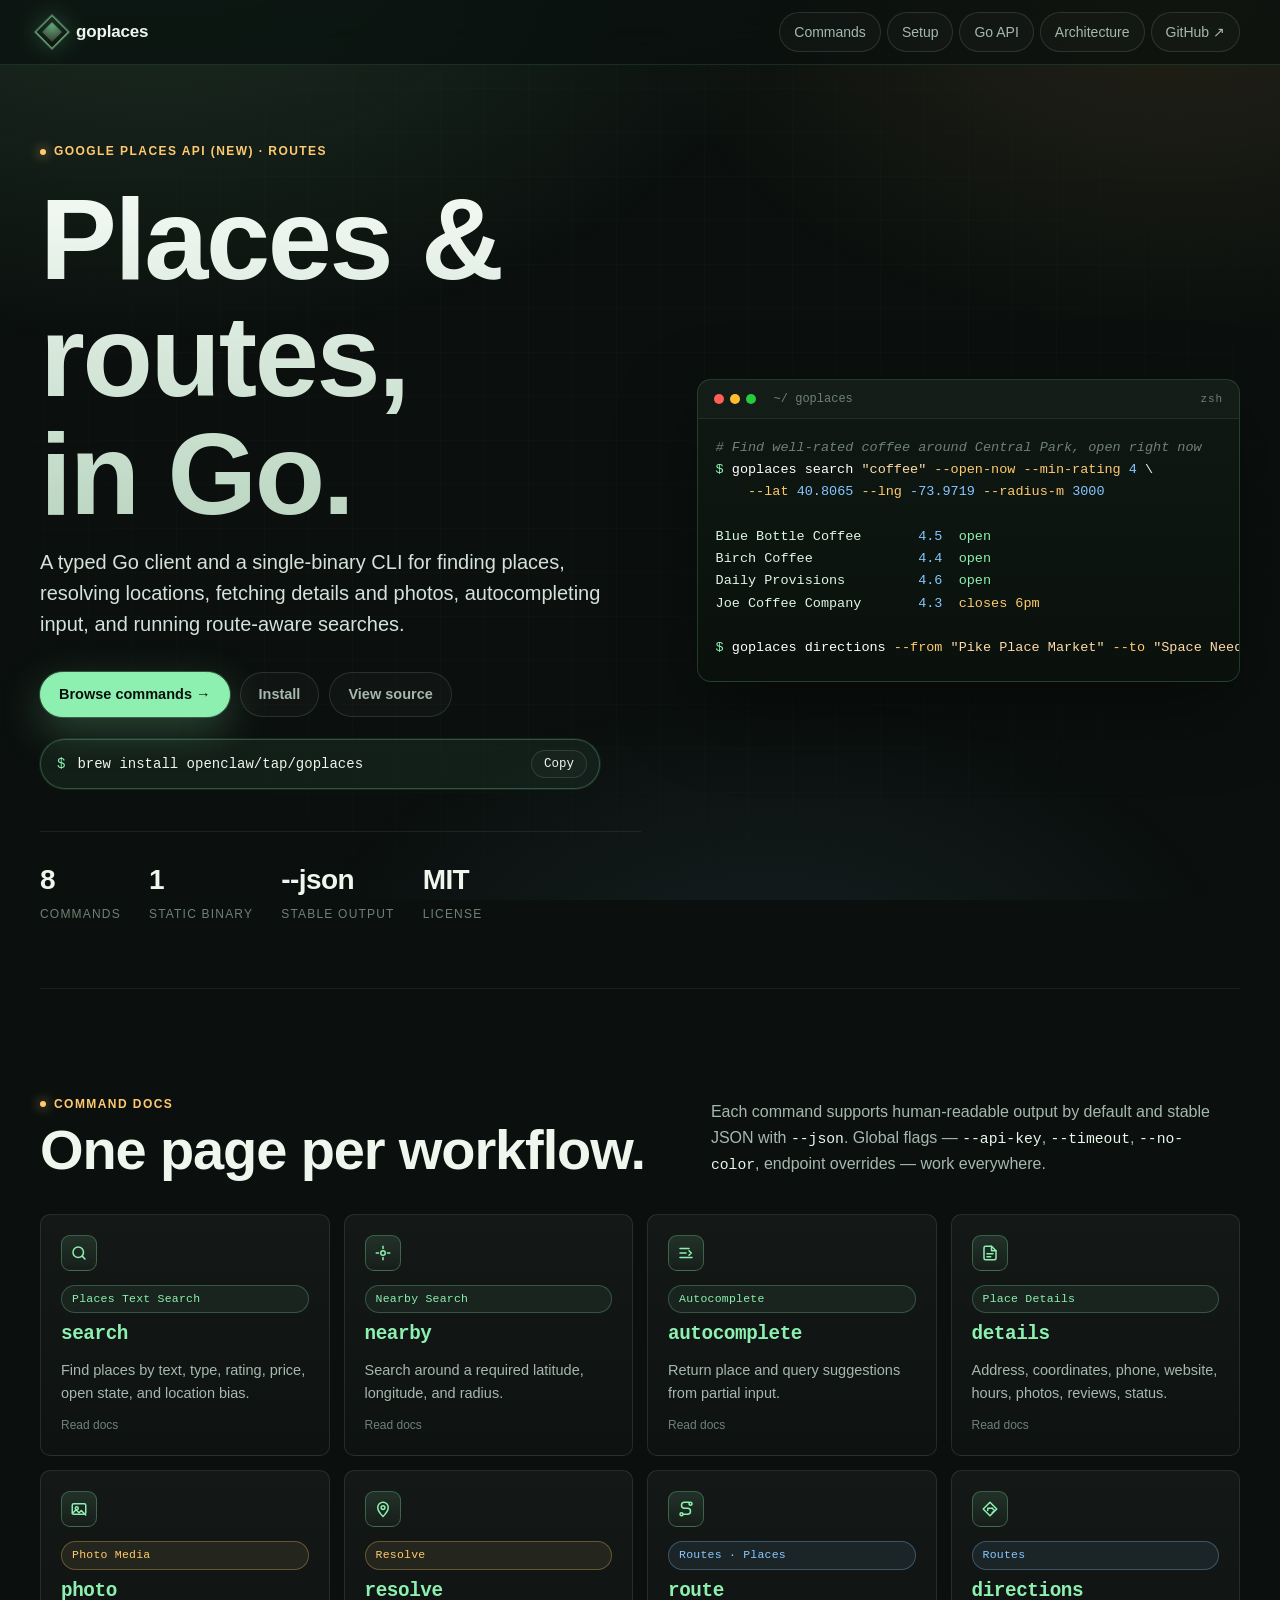
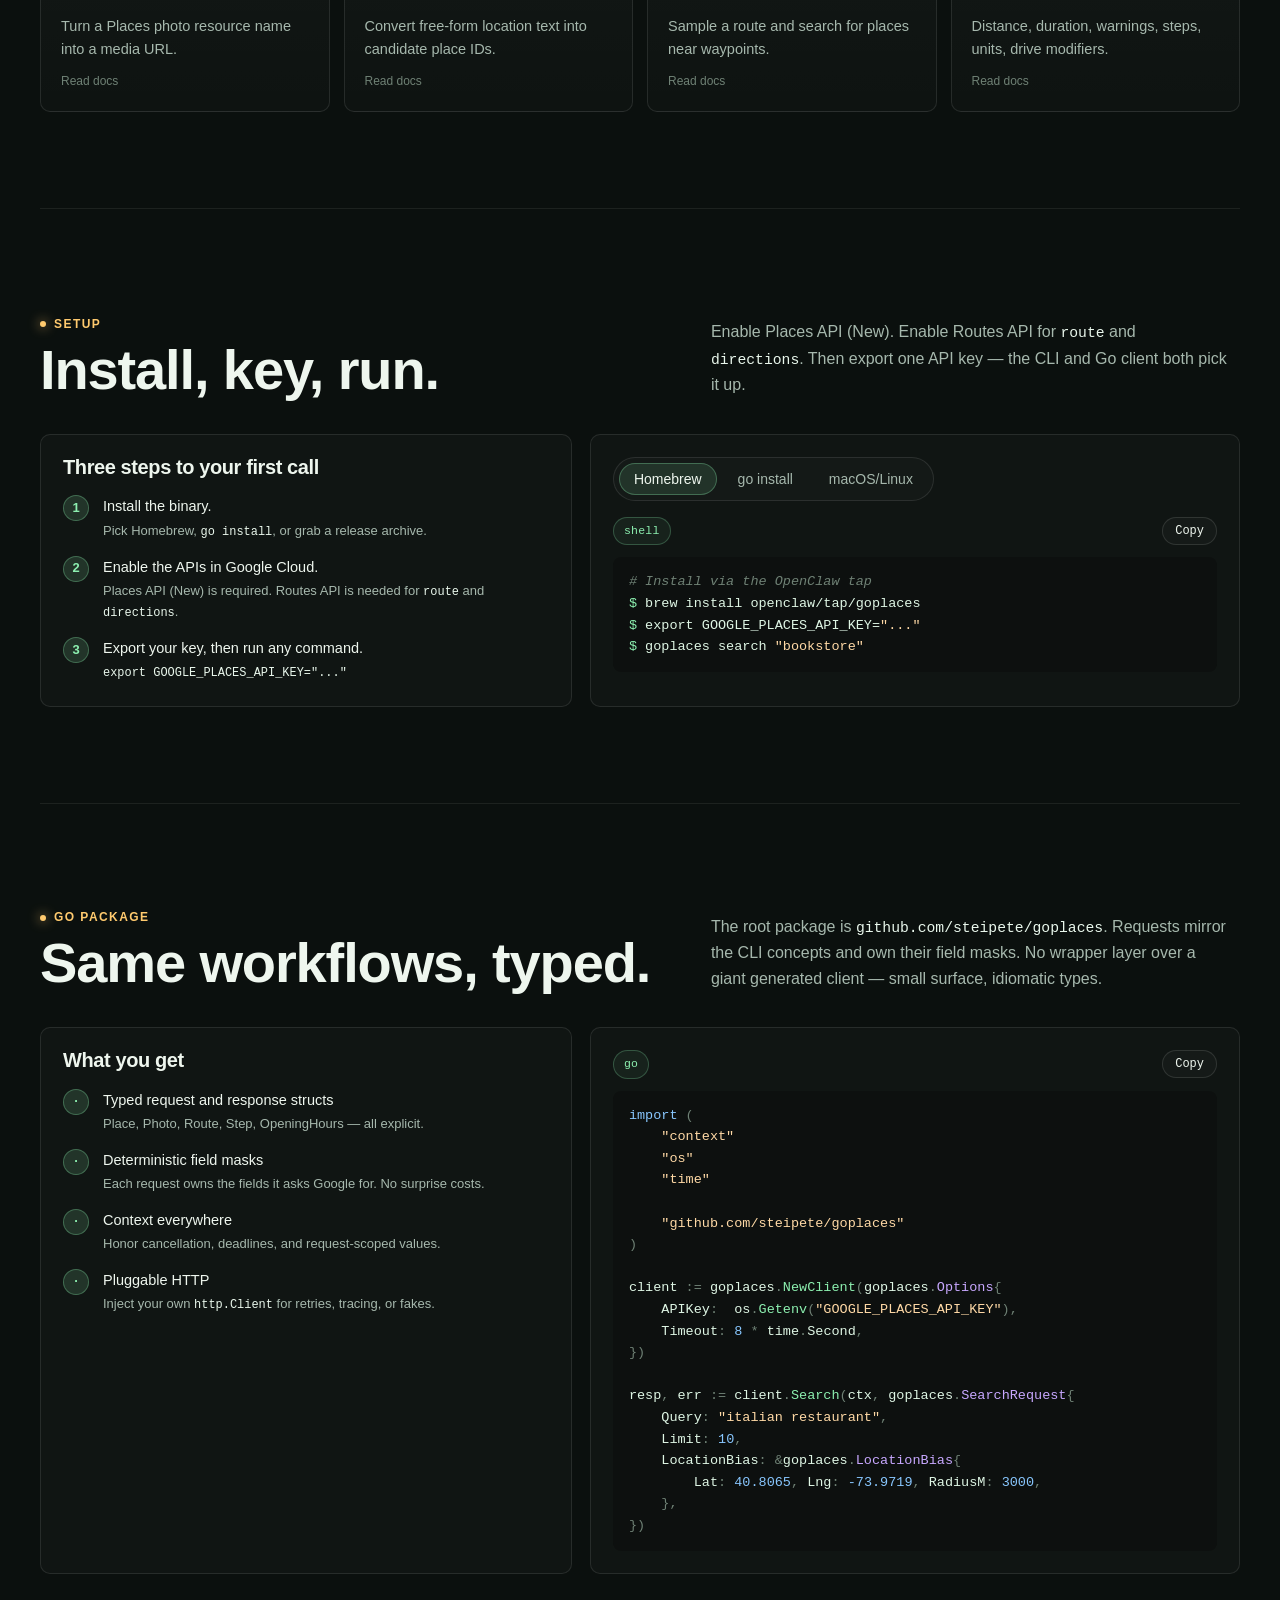
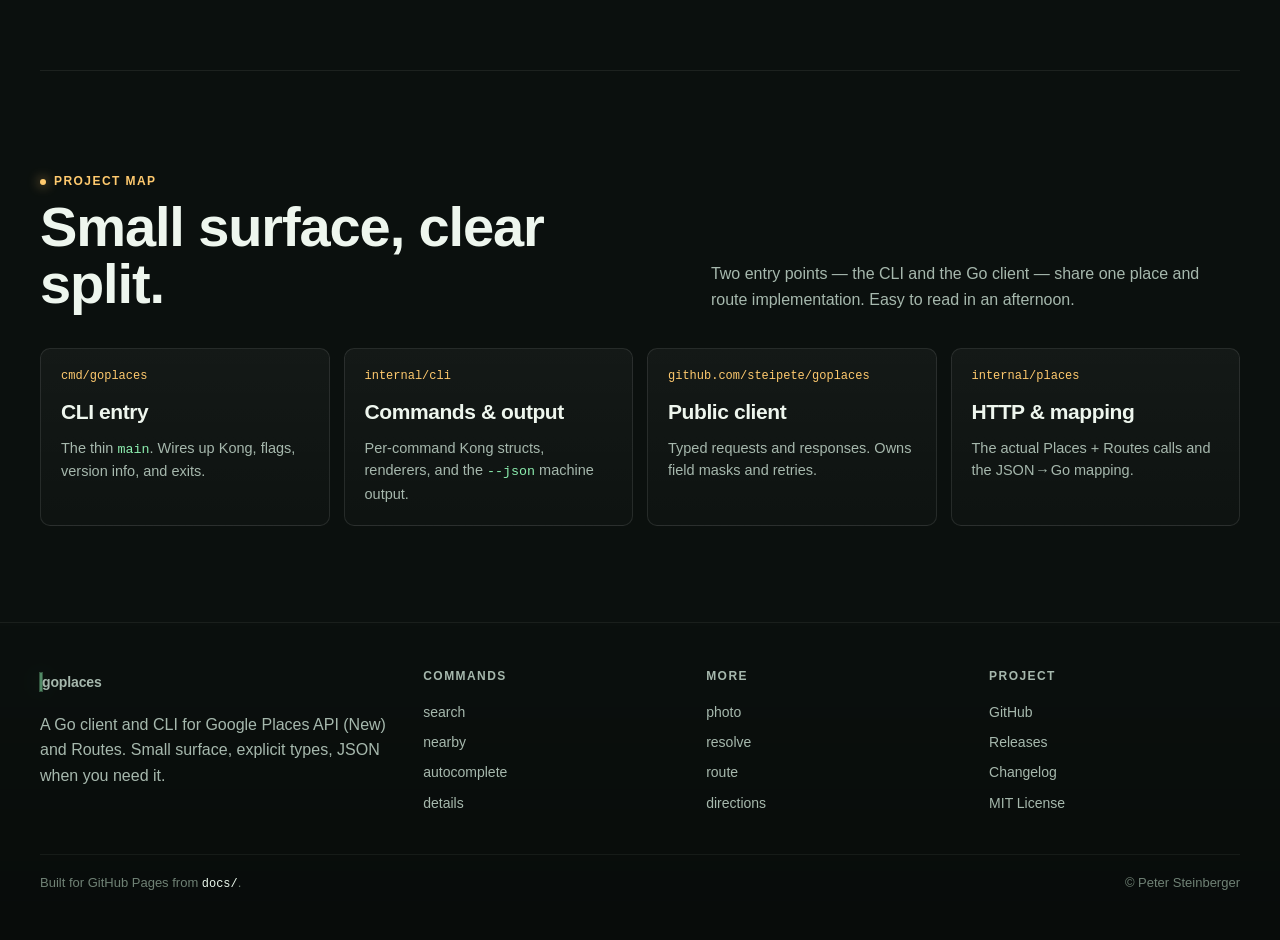
==== commit 01cc9338: "docs: update OpenClaw release references" ====
--- a/docs/index.html
+++ b/docs/index.html
@@ -20,7 +20,7 @@
         <a href="#setup">Setup</a>
         <a href="#library">Go API</a>
         <a href="#architecture">Architecture</a>
-        <a href="https://github.com/steipete/goplaces" rel="noopener">GitHub &nearr;</a>
+        <a href="https://github.com/openclaw/goplaces" rel="noopener">GitHub &nearr;</a>
       </div>
     </nav>
   </header>
@@ -35,11 +35,11 @@
         <div class="actions">
           <a class="button primary" href="#commands">Browse commands <span class="arrow">&rarr;</span></a>
           <a class="button" href="#setup">Install</a>
-          <a class="button" href="https://github.com/steipete/goplaces" rel="noopener">View source</a>
+          <a class="button" href="https://github.com/openclaw/goplaces" rel="noopener">View source</a>
         </div>
         <div class="qi" role="group" aria-label="Quick install">
           <span class="dollar">$</span>
-          <span class="text" id="qi-cmd">brew install steipete/tap/goplaces</span>
+          <span class="text" id="qi-cmd">brew install openclaw/tap/goplaces</span>
           <button class="copy" data-copy="#qi-cmd" aria-label="Copy install command">Copy</button>
         </div>
         <div class="stats" aria-label="Project at a glance">
@@ -199,11 +199,11 @@
           </div>
 
           <div role="tabpanel" id="t-brew" class="tab-panel is-active">
-            <div class="codebar"><span class="pill">shell</span><button class="copy" data-copy="#code-brew" data-copy-text="brew install steipete/tap/goplaces
+            <div class="codebar"><span class="pill">shell</span><button class="copy" data-copy="#code-brew" data-copy-text="brew install openclaw/tap/goplaces
 export GOOGLE_PLACES_API_KEY=&quot;...&quot;
 goplaces search &quot;bookstore&quot;">Copy</button></div>
-<pre id="code-brew"><span class="tk-c"># Install via the steipete tap</span>
-<span class="tk-prompt">$ </span>brew install steipete/tap/goplaces
+<pre id="code-brew"><span class="tk-c"># Install via the OpenClaw tap</span>
+<span class="tk-prompt">$ </span>brew install openclaw/tap/goplaces
 <span class="tk-prompt">$ </span>export GOOGLE_PLACES_API_KEY=<span class="tk-str">"..."</span>
 <span class="tk-prompt">$ </span>goplaces search <span class="tk-str">"bookstore"</span></pre>
           </div>
@@ -219,10 +219,10 @@
           </div>
 
           <div role="tabpanel" id="t-bin" class="tab-panel">
-            <div class="codebar"><span class="pill">shell</span><button class="copy" data-copy="#code-bin" data-copy-text="gh release download --repo steipete/goplaces --pattern &quot;goplaces_*_$(go env GOOS)_$(go env GOARCH).tar.gz&quot; --output - | tar xz
+            <div class="codebar"><span class="pill">shell</span><button class="copy" data-copy="#code-bin" data-copy-text="gh release download --repo openclaw/goplaces --pattern &quot;goplaces_*_$(go env GOOS)_$(go env GOARCH).tar.gz&quot; --output - | tar xz
 ./goplaces --help">Copy</button></div>
 <pre id="code-bin"><span class="tk-c"># Stream the matching archive from the latest GitHub release</span>
-<span class="tk-prompt">$ </span>gh release download <span class="tk-flag">--repo</span> steipete/goplaces \
+<span class="tk-prompt">$ </span>gh release download <span class="tk-flag">--repo</span> openclaw/goplaces \
     <span class="tk-flag">--pattern</span> <span class="tk-str">"goplaces_*_$(go env GOOS)_$(go env GOARCH).tar.gz"</span> \
     <span class="tk-flag">--output</span> - | tar xz
 <span class="tk-prompt">$ </span>./goplaces --help</pre>
@@ -336,10 +336,10 @@
       </div>
       <div>
         <h4>Project</h4>
-        <a href="https://github.com/steipete/goplaces" rel="noopener">GitHub</a>
-        <a href="https://github.com/steipete/goplaces/releases" rel="noopener">Releases</a>
-        <a href="https://github.com/steipete/goplaces/blob/main/CHANGELOG.md" rel="noopener">Changelog</a>
-        <a href="https://github.com/steipete/goplaces/blob/main/LICENSE" rel="noopener">MIT License</a>
+        <a href="https://github.com/openclaw/goplaces" rel="noopener">GitHub</a>
+        <a href="https://github.com/openclaw/goplaces/releases" rel="noopener">Releases</a>
+        <a href="https://github.com/openclaw/goplaces/blob/main/CHANGELOG.md" rel="noopener">Changelog</a>
+        <a href="https://github.com/openclaw/goplaces/blob/main/LICENSE" rel="noopener">MIT License</a>
       </div>
     </div>
     <div class="shell foot-bar">
--- a/docs/assets/site.css
+++ b/docs/assets/site.css
@@ -466,7 +466,10 @@
   font-family: ui-monospace, SFMono-Regular, Menlo, Consolas, monospace;
 }
 
-.card h3 { font-size: 21px; }
+.card h3 {
+  font-size: 21px;
+  margin-top: 8px;
+}
 .card p { font-size: 14.5px; line-height: 1.55; }
 
 .pill {
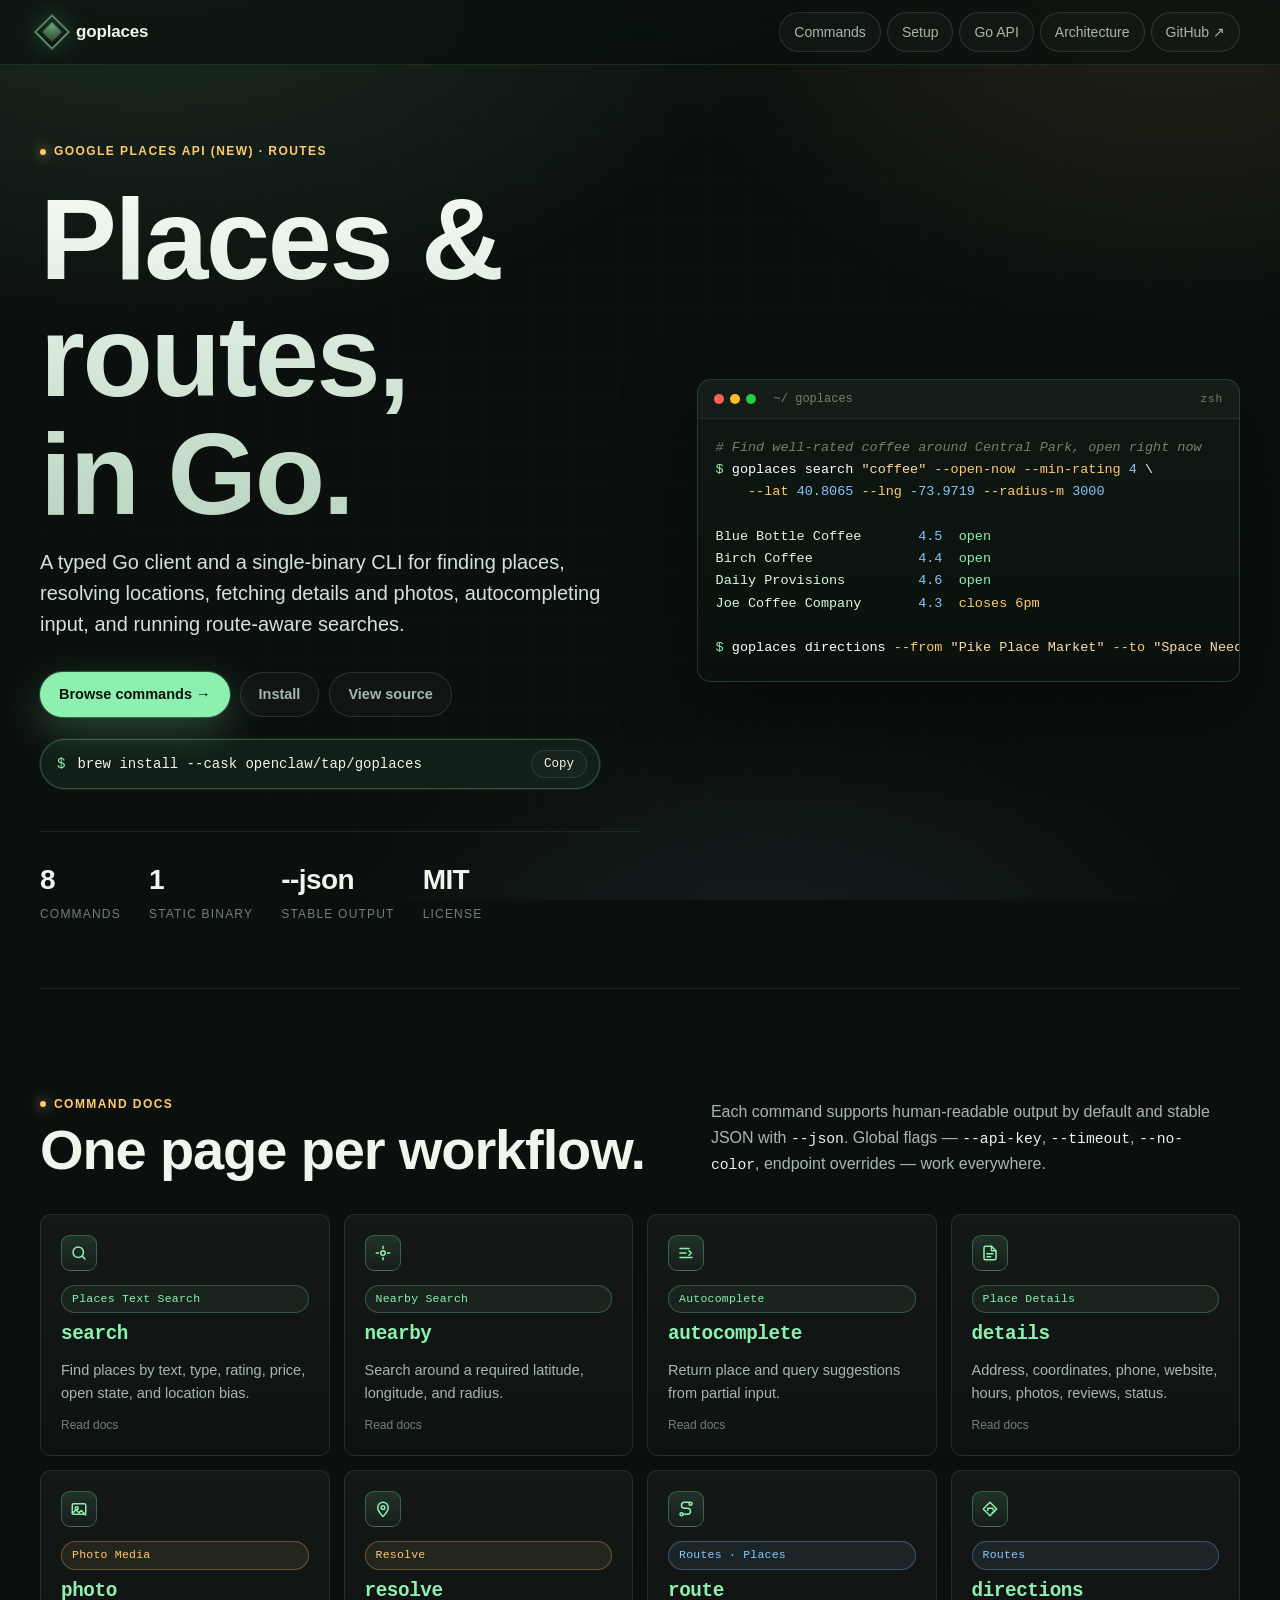
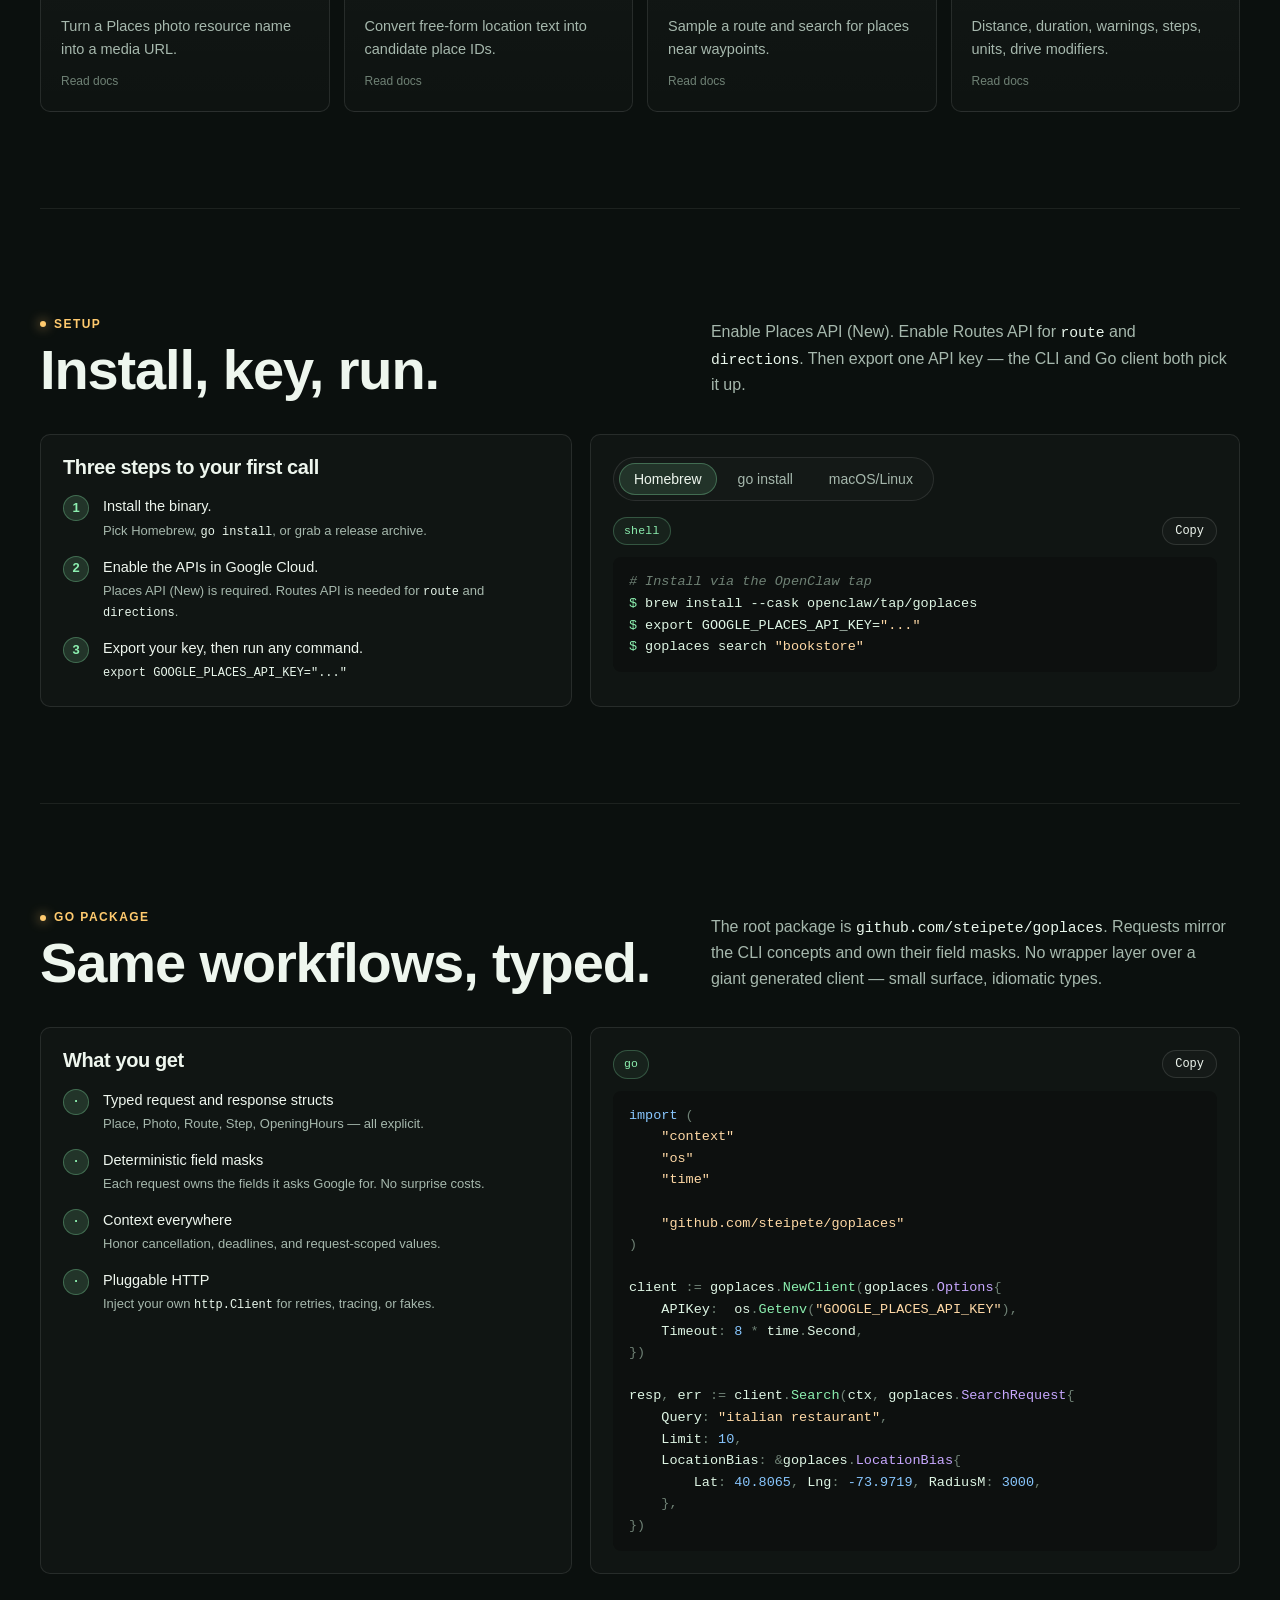
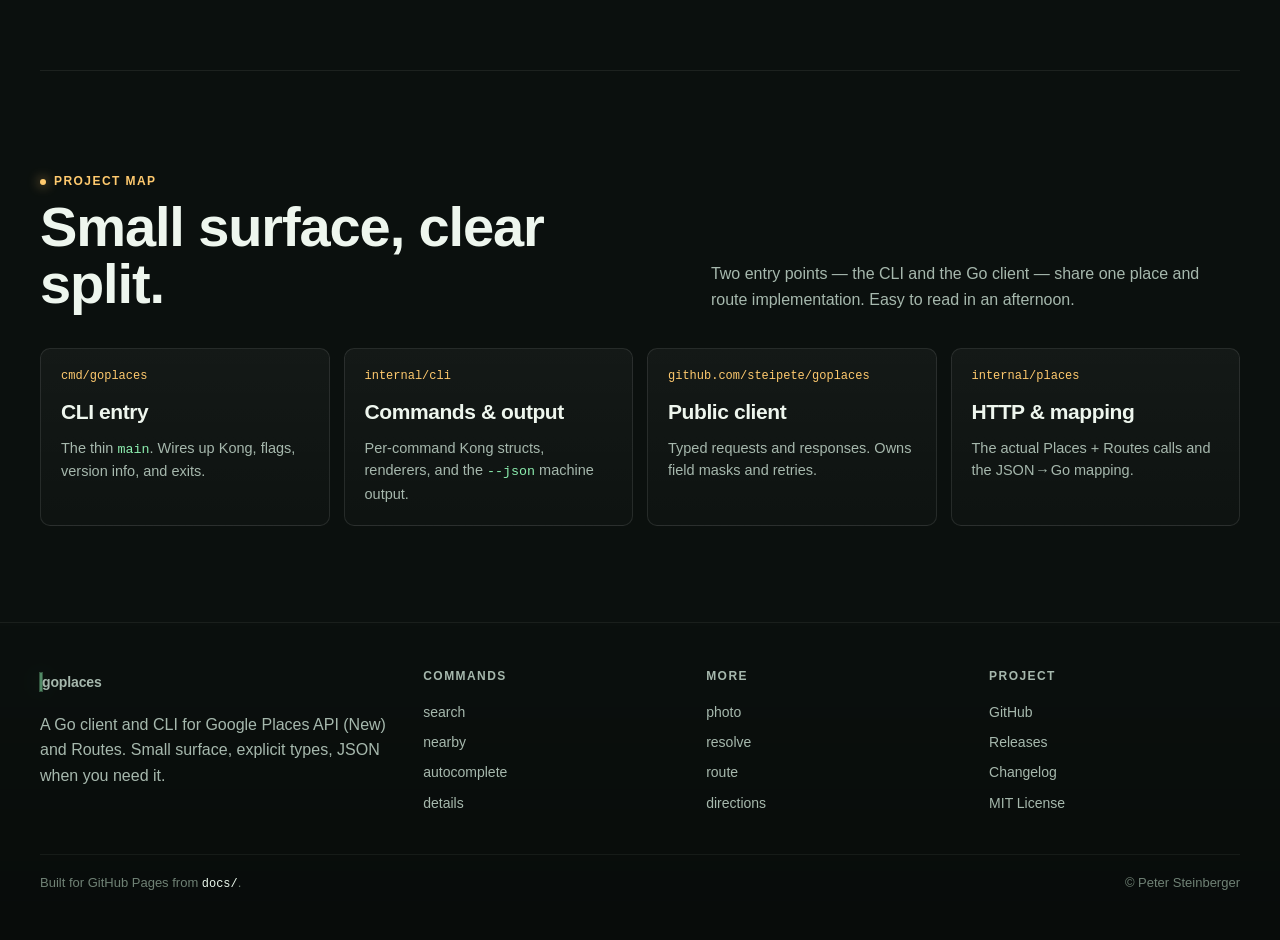
==== commit 94e81533: "build(release): migrate Homebrew publishing to Cask" ====
--- a/docs/index.html
+++ b/docs/index.html
@@ -39,7 +39,7 @@
         </div>
         <div class="qi" role="group" aria-label="Quick install">
           <span class="dollar">$</span>
-          <span class="text" id="qi-cmd">brew install openclaw/tap/goplaces</span>
+          <span class="text" id="qi-cmd">brew install --cask openclaw/tap/goplaces</span>
           <button class="copy" data-copy="#qi-cmd" aria-label="Copy install command">Copy</button>
         </div>
         <div class="stats" aria-label="Project at a glance">
@@ -199,11 +199,11 @@
           </div>
 
           <div role="tabpanel" id="t-brew" class="tab-panel is-active">
-            <div class="codebar"><span class="pill">shell</span><button class="copy" data-copy="#code-brew" data-copy-text="brew install openclaw/tap/goplaces
+            <div class="codebar"><span class="pill">shell</span><button class="copy" data-copy="#code-brew" data-copy-text="brew install --cask openclaw/tap/goplaces
 export GOOGLE_PLACES_API_KEY=&quot;...&quot;
 goplaces search &quot;bookstore&quot;">Copy</button></div>
 <pre id="code-brew"><span class="tk-c"># Install via the OpenClaw tap</span>
-<span class="tk-prompt">$ </span>brew install openclaw/tap/goplaces
+<span class="tk-prompt">$ </span>brew install --cask openclaw/tap/goplaces
 <span class="tk-prompt">$ </span>export GOOGLE_PLACES_API_KEY=<span class="tk-str">"..."</span>
 <span class="tk-prompt">$ </span>goplaces search <span class="tk-str">"bookstore"</span></pre>
           </div>
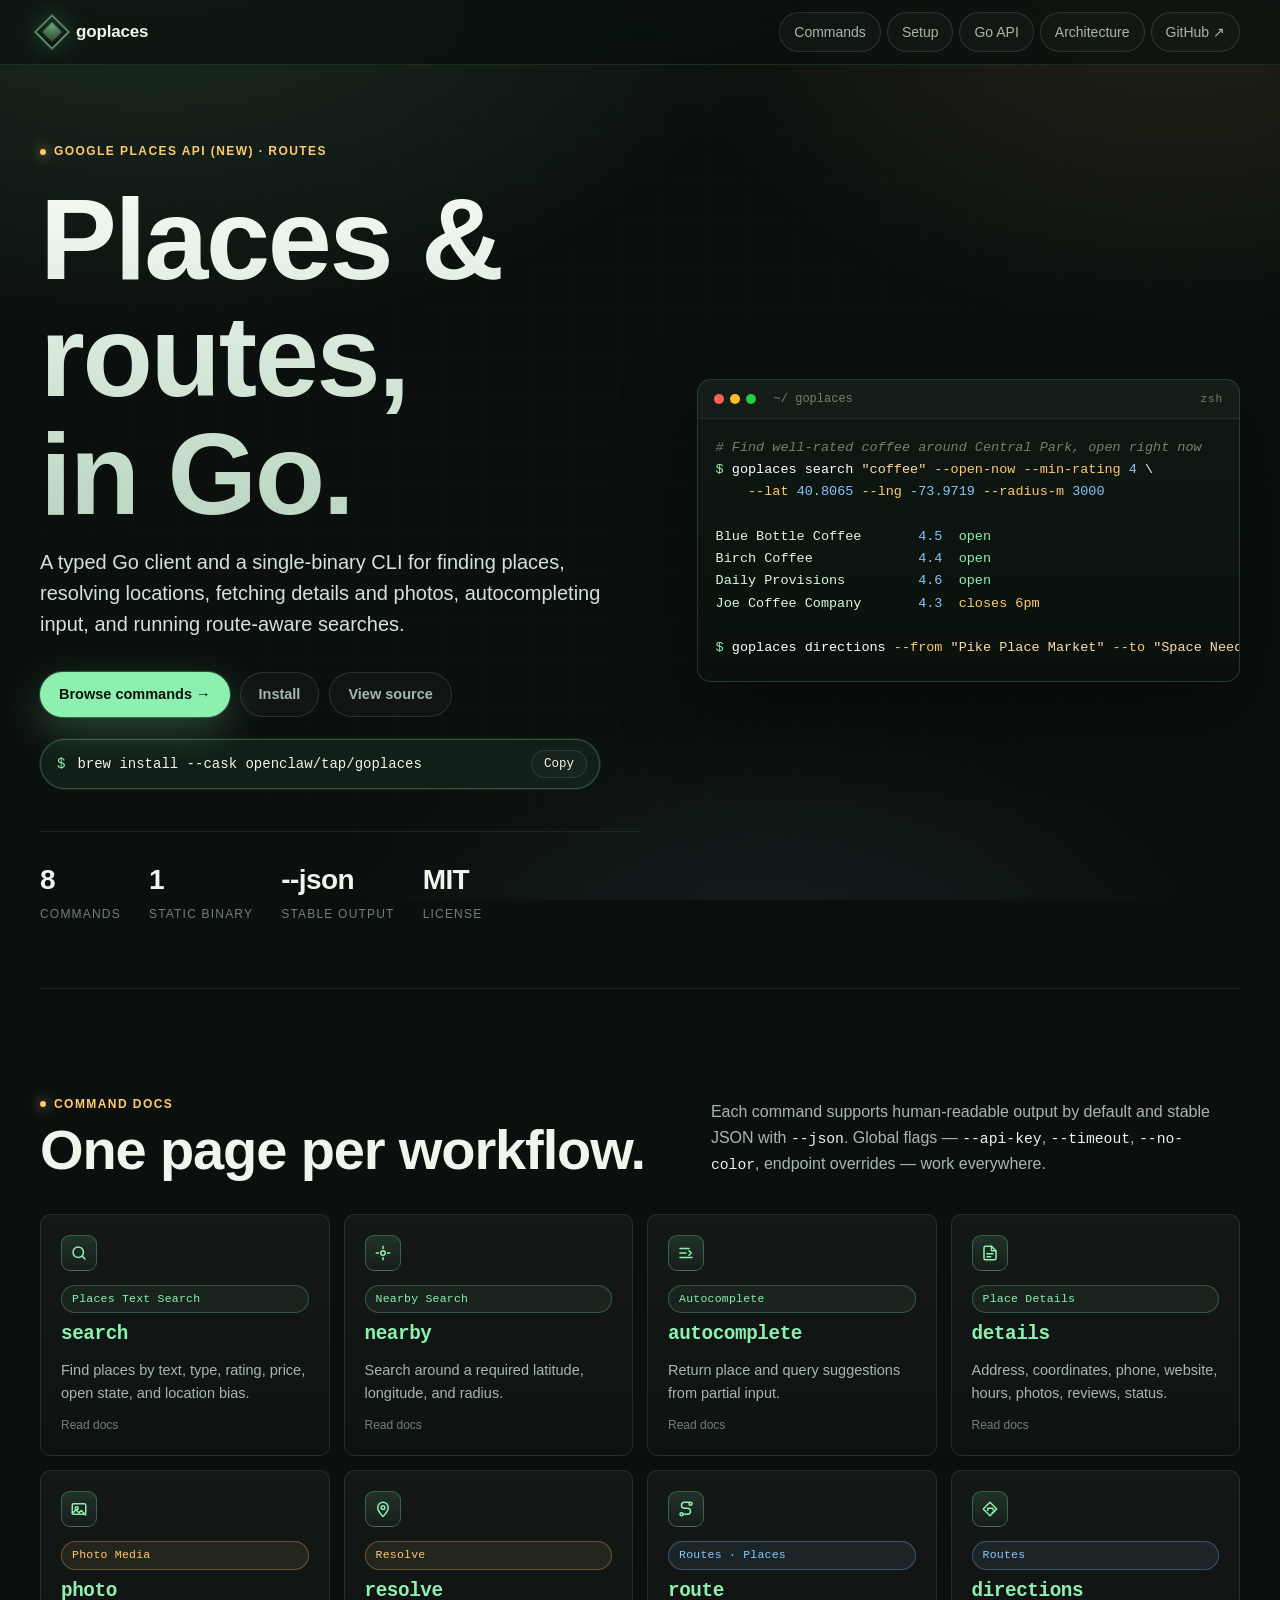
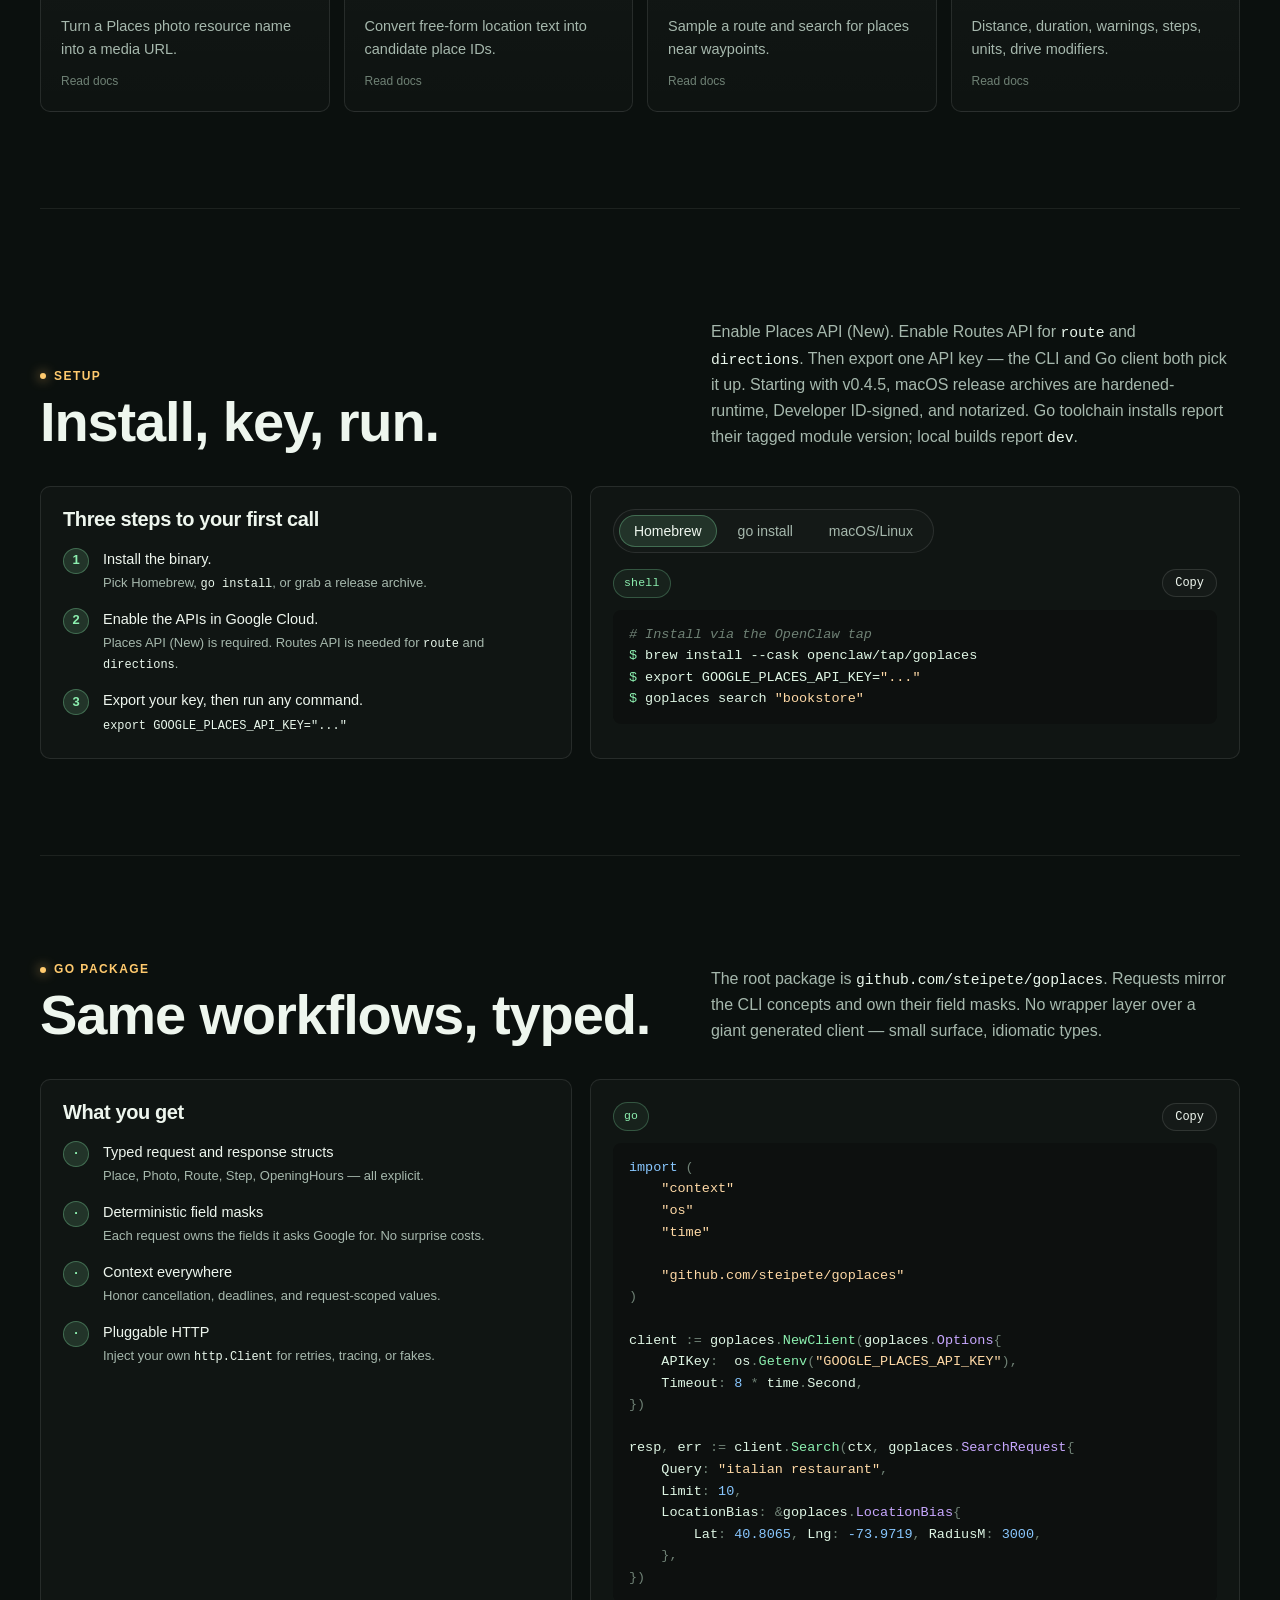
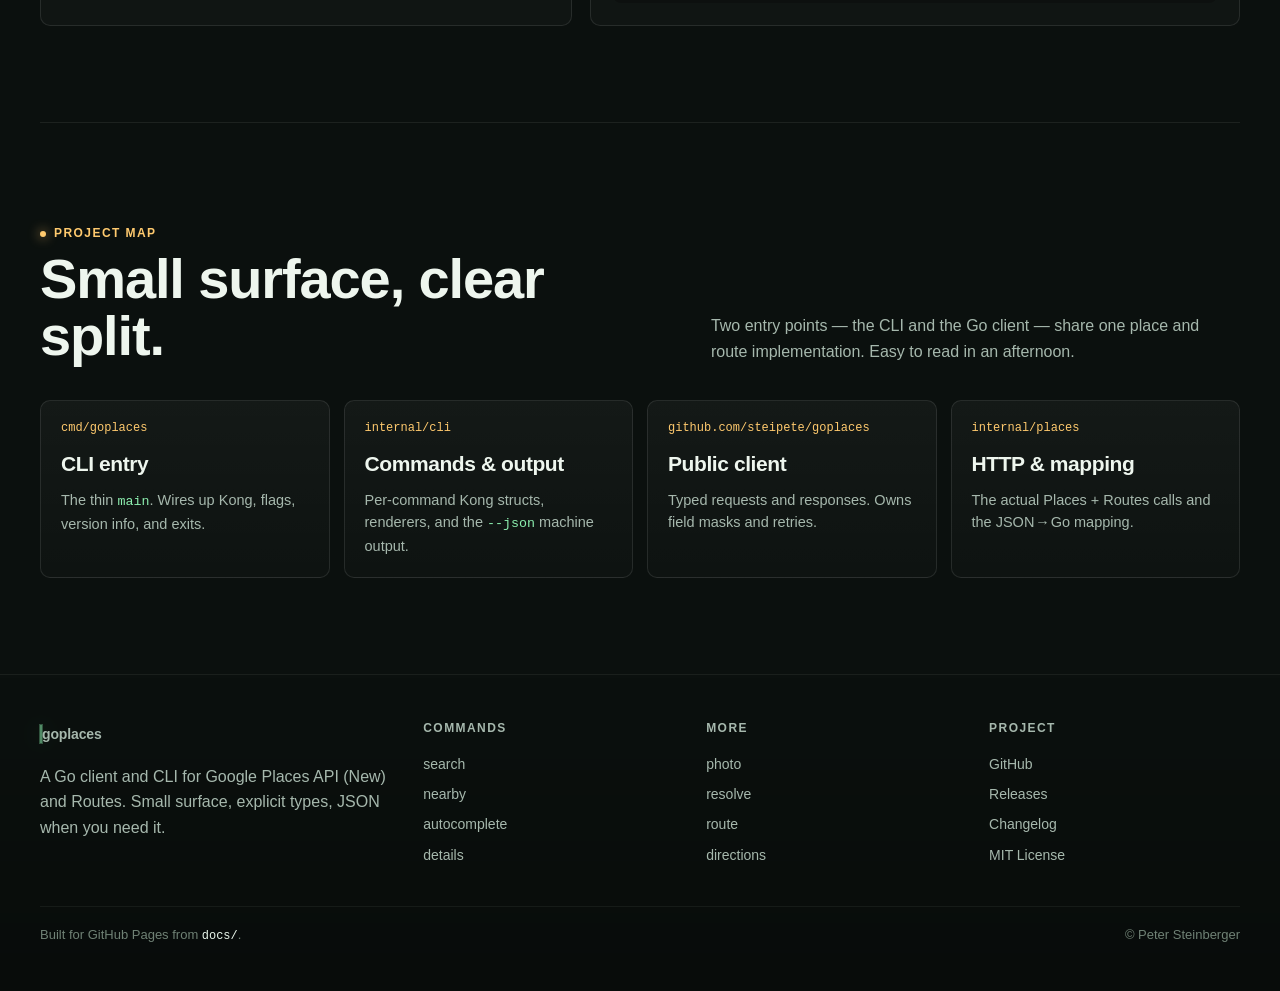
==== commit ffe0b0bb: "ci: prepare notarized v0.4.5 release" ====
--- a/docs/index.html
+++ b/docs/index.html
@@ -169,7 +169,7 @@
           <div class="eyebrow">Setup</div>
           <h2>Install, key, run.</h2>
         </div>
-        <p>Enable Places API (New). Enable Routes API for <code>route</code> and <code>directions</code>. Then export one API key &mdash; the CLI and Go client both pick it up.</p>
+        <p>Enable Places API (New). Enable Routes API for <code>route</code> and <code>directions</code>. Then export one API key &mdash; the CLI and Go client both pick it up. Starting with v0.4.5, macOS release archives are hardened-runtime, Developer ID-signed, and notarized. Go toolchain installs report their tagged module version; local builds report <code>dev</code>.</p>
       </div>
 
       <div class="split">
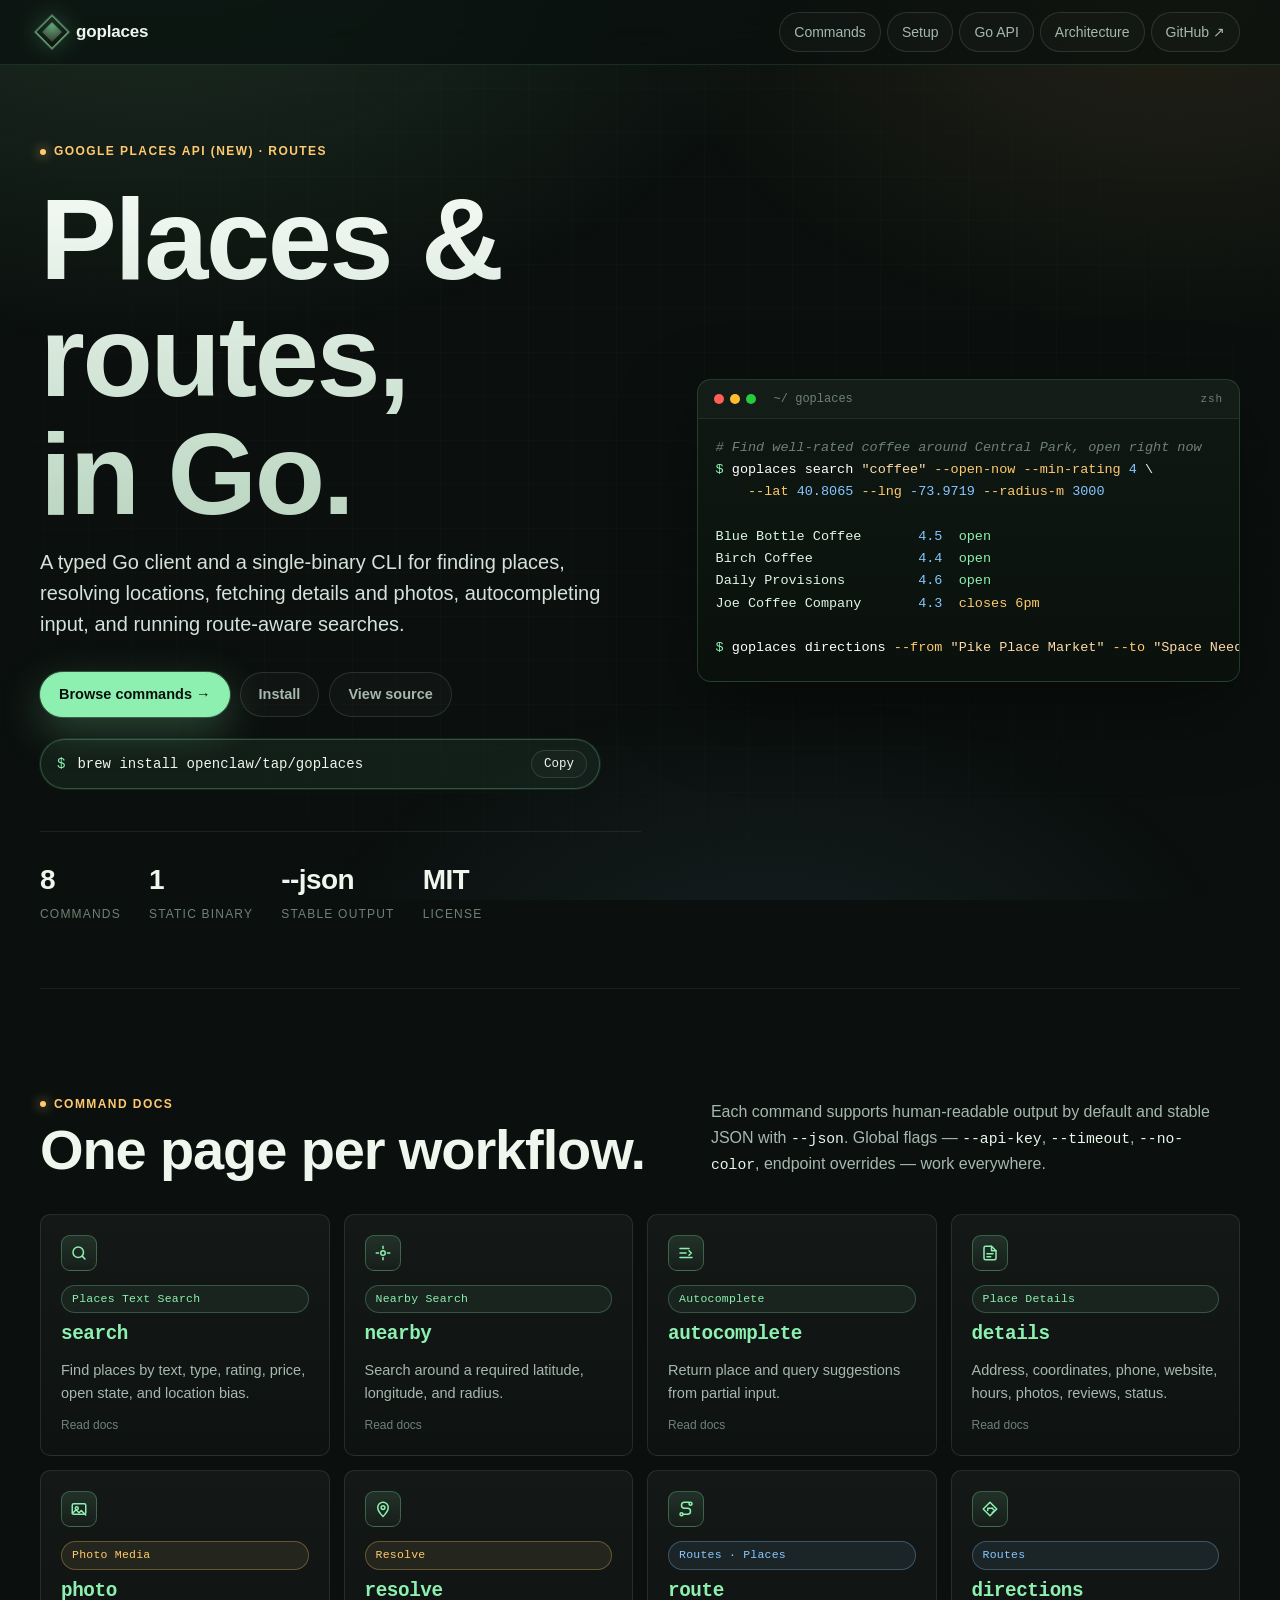
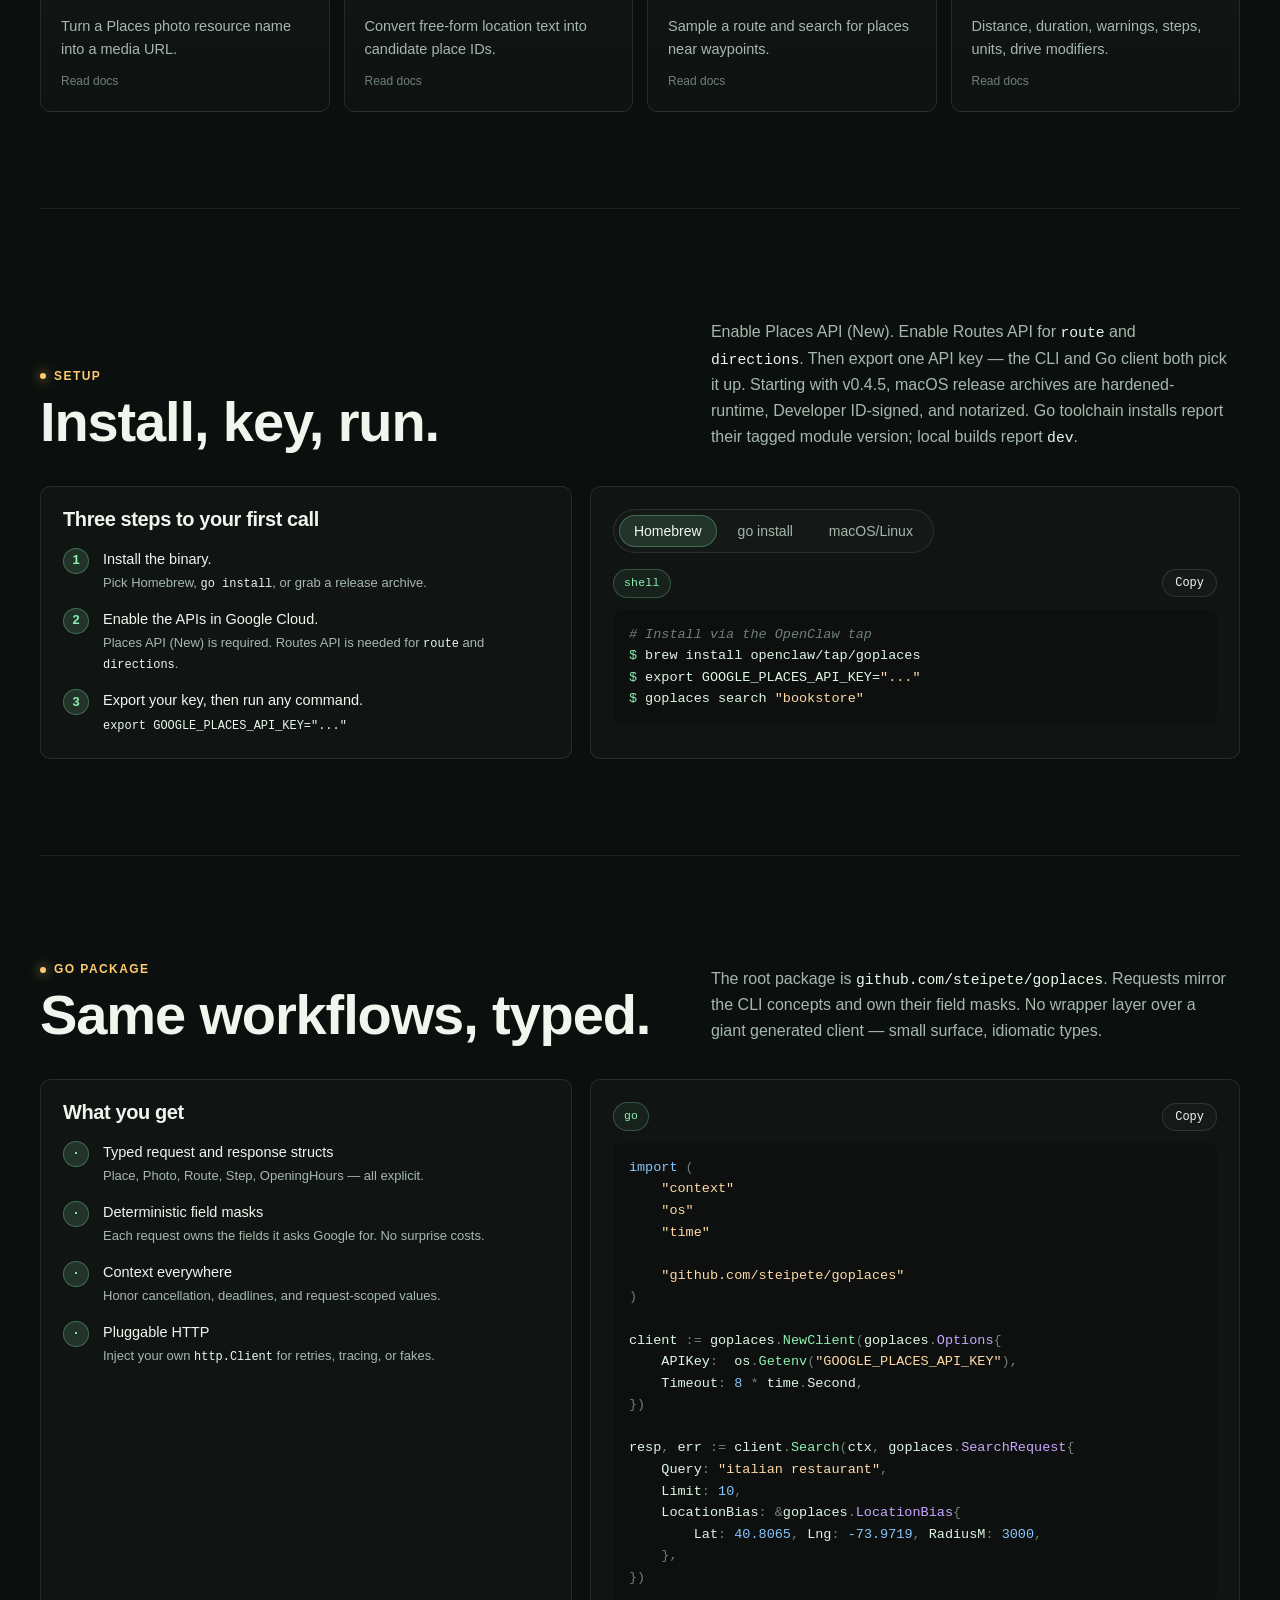
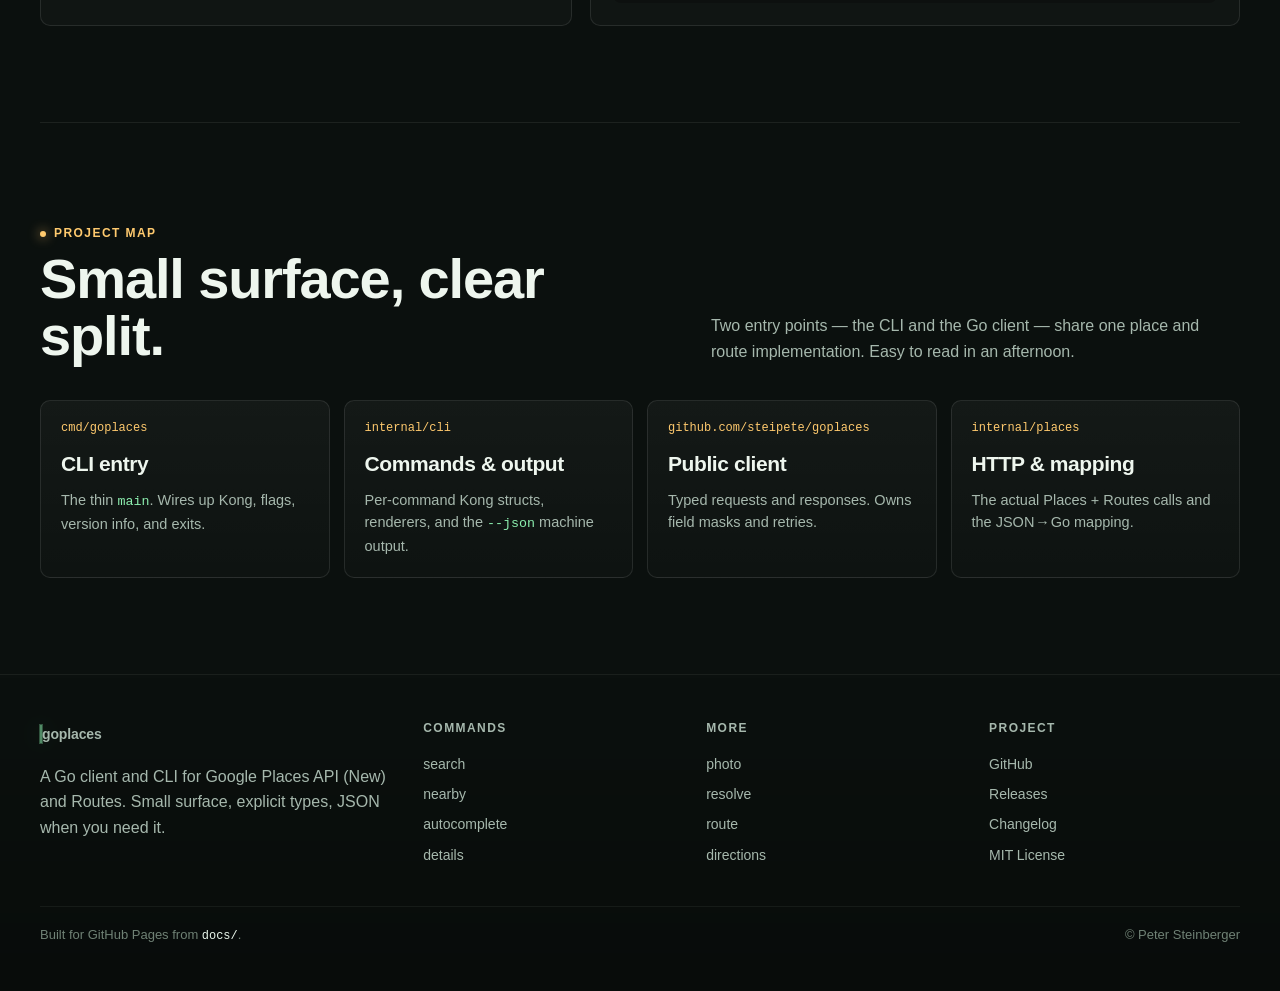
==== commit e37ea6d0: "fix: complete the Homebrew formula handoff" ====
--- a/docs/index.html
+++ b/docs/index.html
@@ -39,7 +39,7 @@
         </div>
         <div class="qi" role="group" aria-label="Quick install">
           <span class="dollar">$</span>
-          <span class="text" id="qi-cmd">brew install --cask openclaw/tap/goplaces</span>
+          <span class="text" id="qi-cmd">brew install openclaw/tap/goplaces</span>
           <button class="copy" data-copy="#qi-cmd" aria-label="Copy install command">Copy</button>
         </div>
         <div class="stats" aria-label="Project at a glance">
@@ -199,11 +199,11 @@
           </div>
 
           <div role="tabpanel" id="t-brew" class="tab-panel is-active">
-            <div class="codebar"><span class="pill">shell</span><button class="copy" data-copy="#code-brew" data-copy-text="brew install --cask openclaw/tap/goplaces
+            <div class="codebar"><span class="pill">shell</span><button class="copy" data-copy="#code-brew" data-copy-text="brew install openclaw/tap/goplaces
 export GOOGLE_PLACES_API_KEY=&quot;...&quot;
 goplaces search &quot;bookstore&quot;">Copy</button></div>
 <pre id="code-brew"><span class="tk-c"># Install via the OpenClaw tap</span>
-<span class="tk-prompt">$ </span>brew install --cask openclaw/tap/goplaces
+<span class="tk-prompt">$ </span>brew install openclaw/tap/goplaces
 <span class="tk-prompt">$ </span>export GOOGLE_PLACES_API_KEY=<span class="tk-str">"..."</span>
 <span class="tk-prompt">$ </span>goplaces search <span class="tk-str">"bookstore"</span></pre>
           </div>
